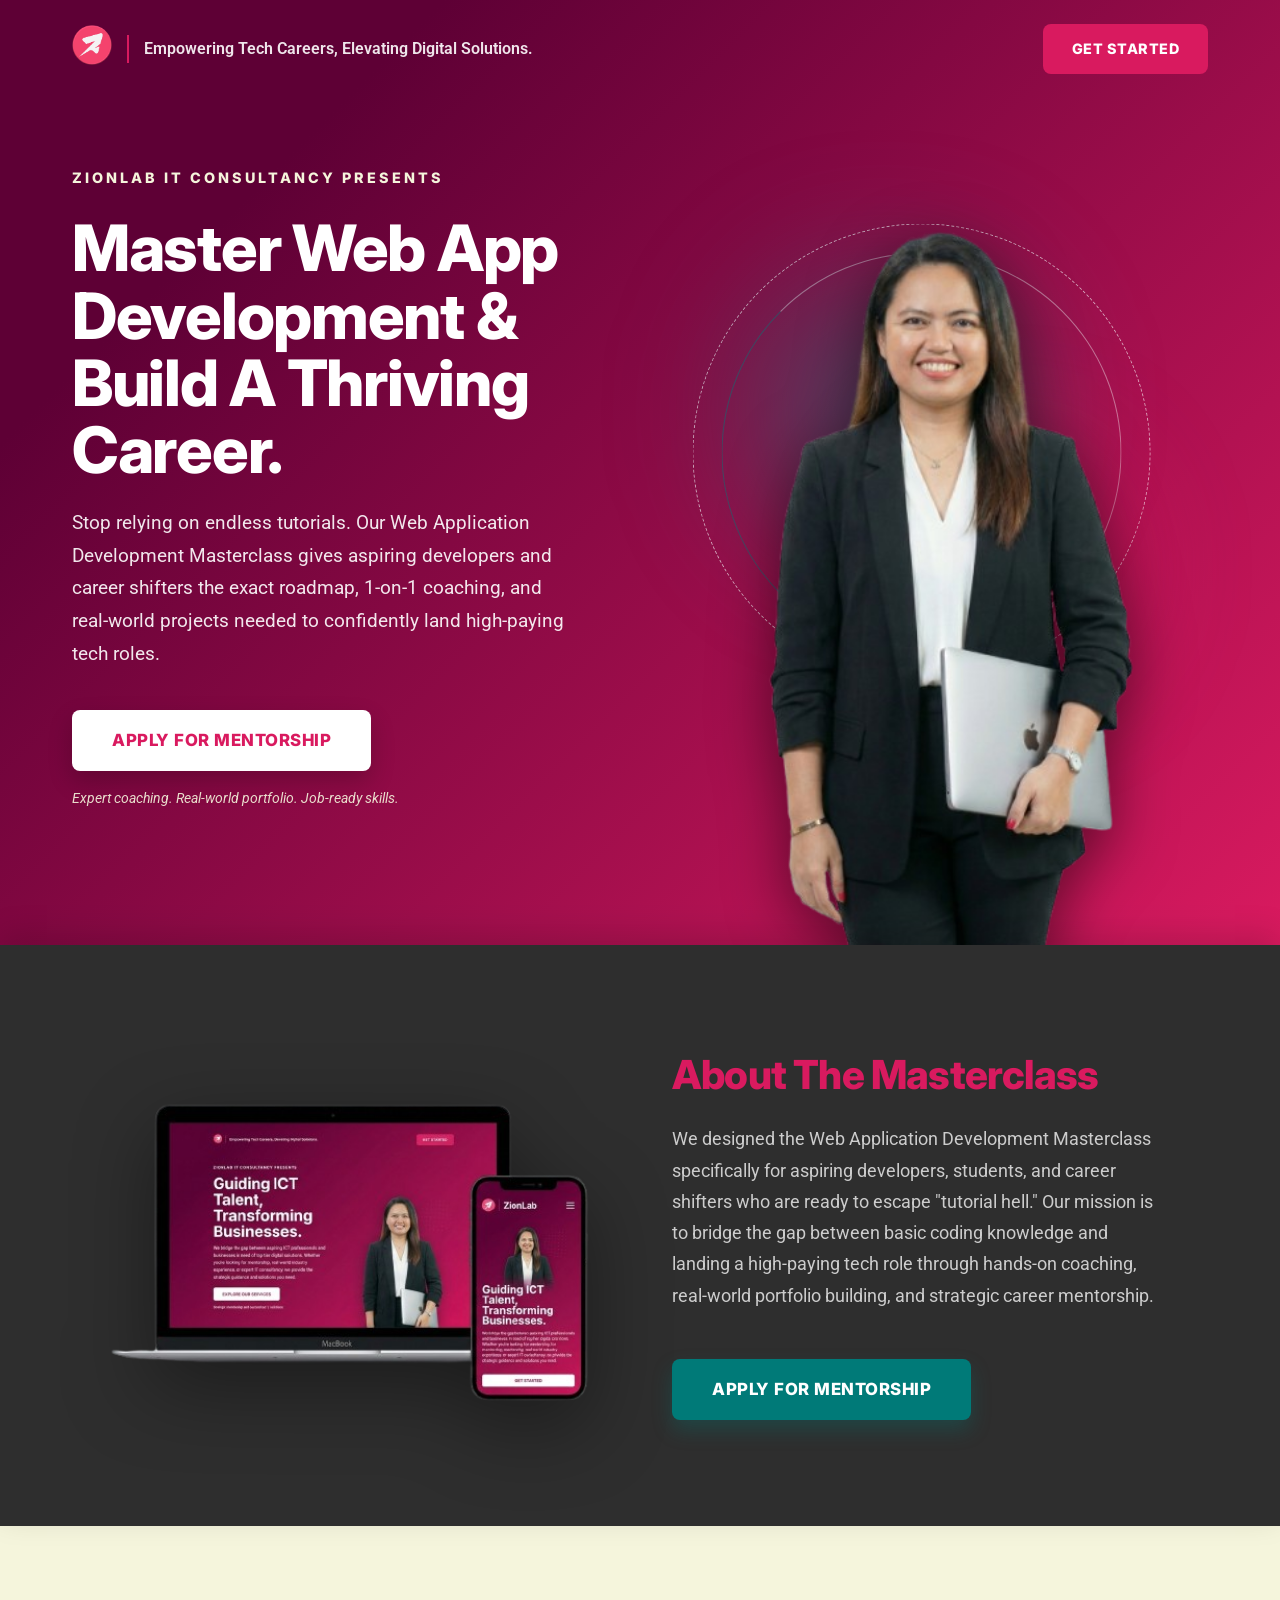
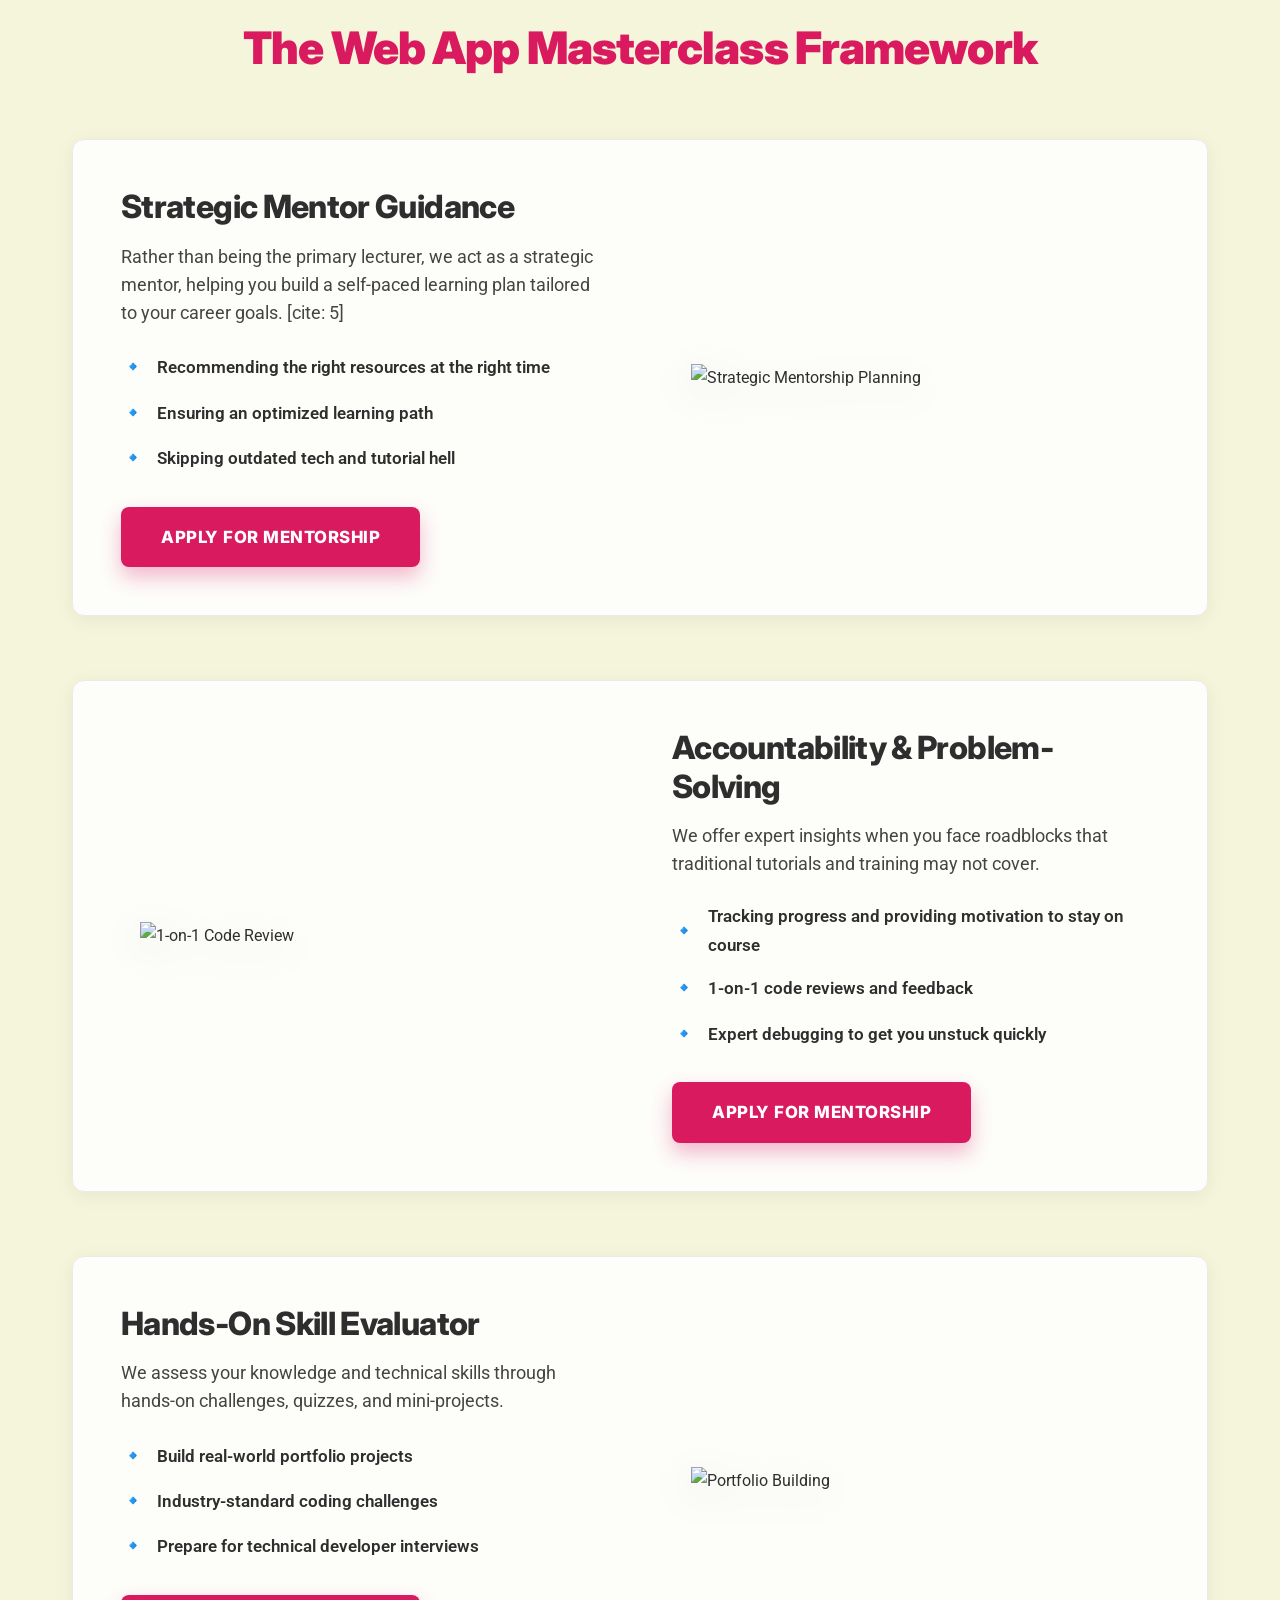
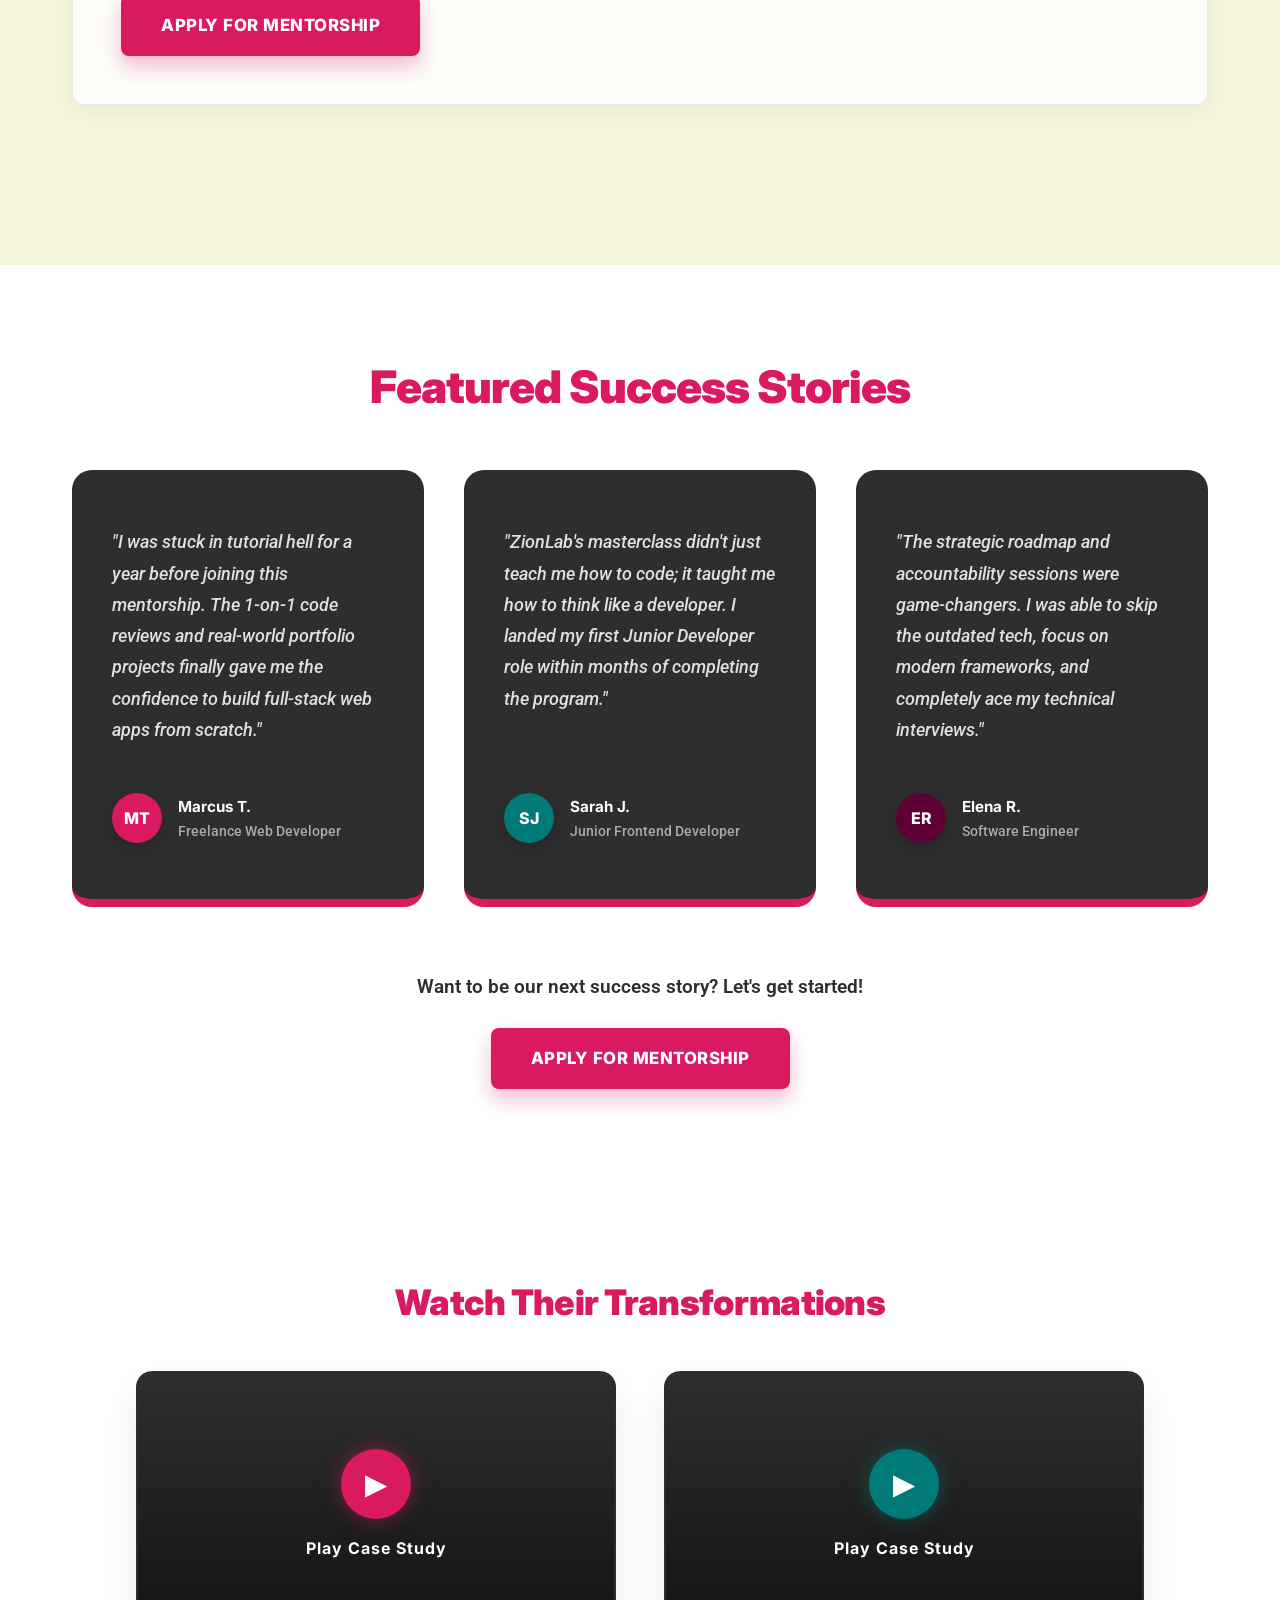
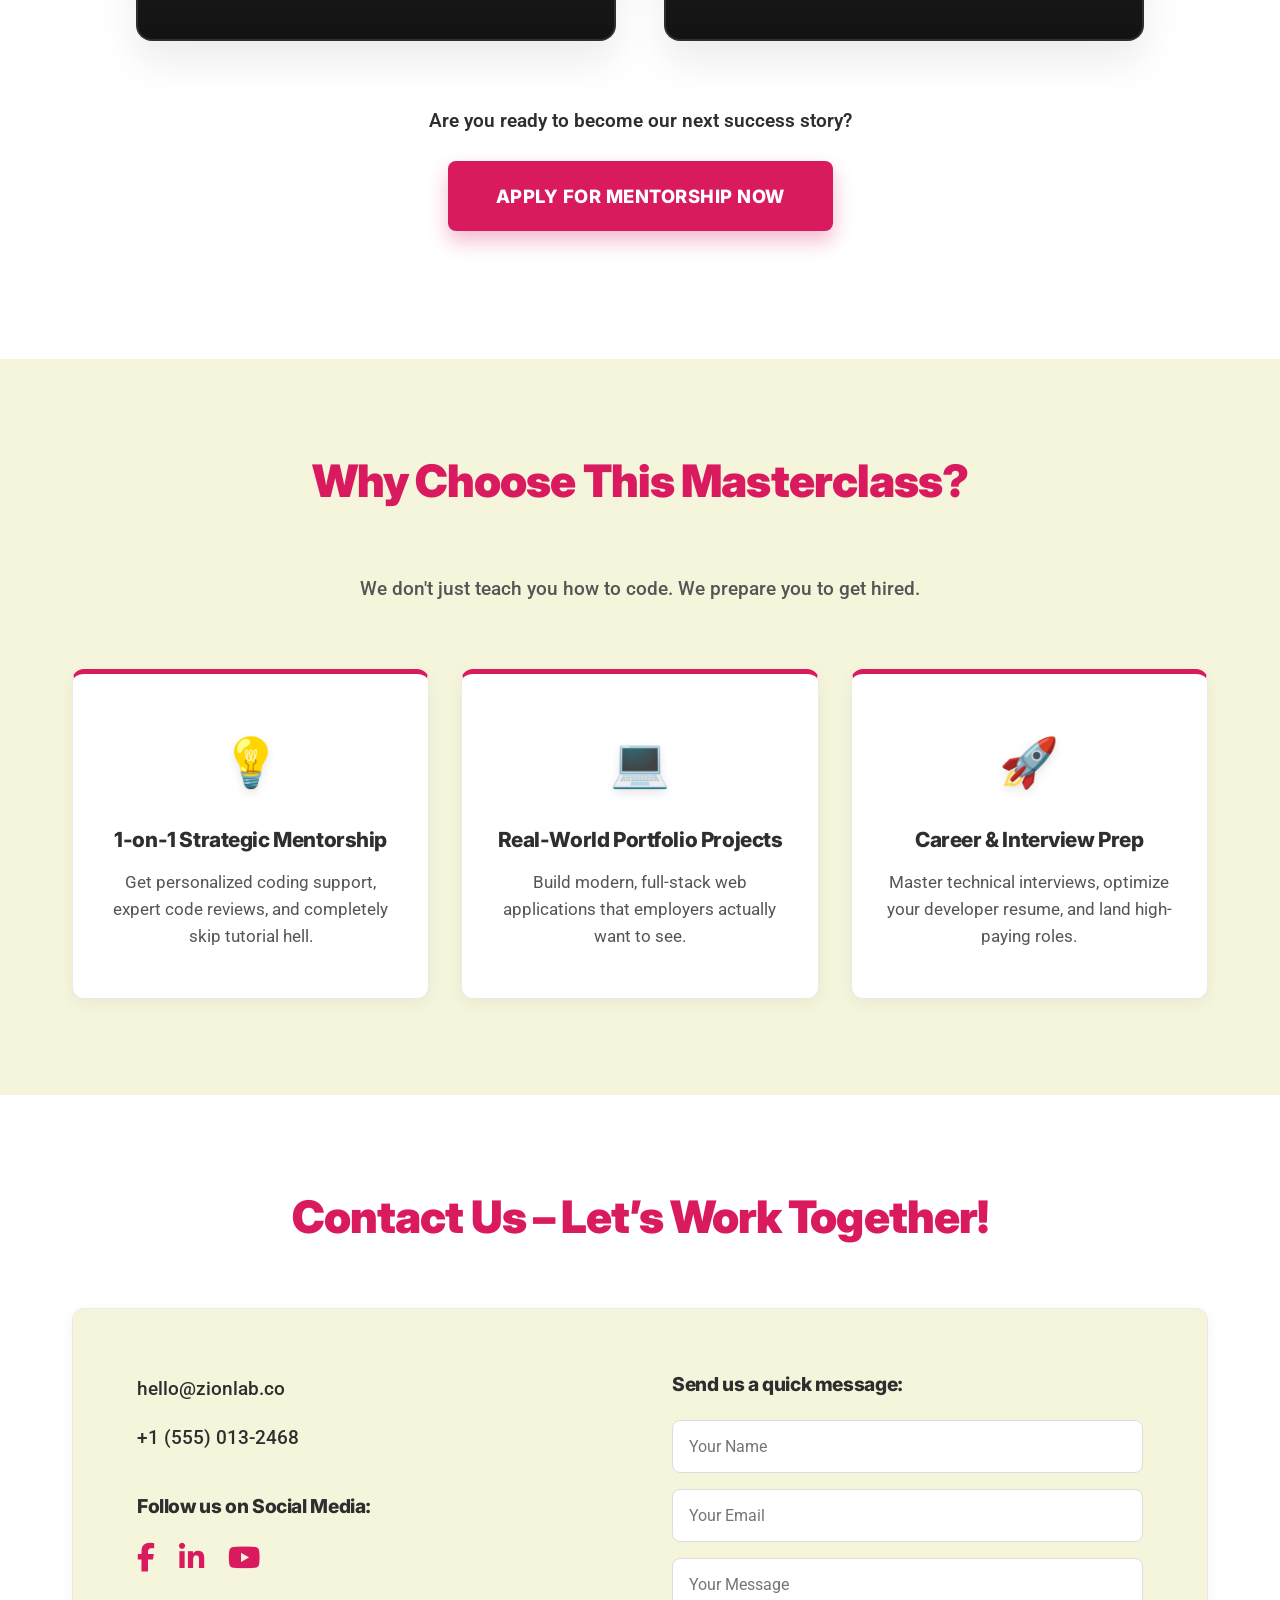
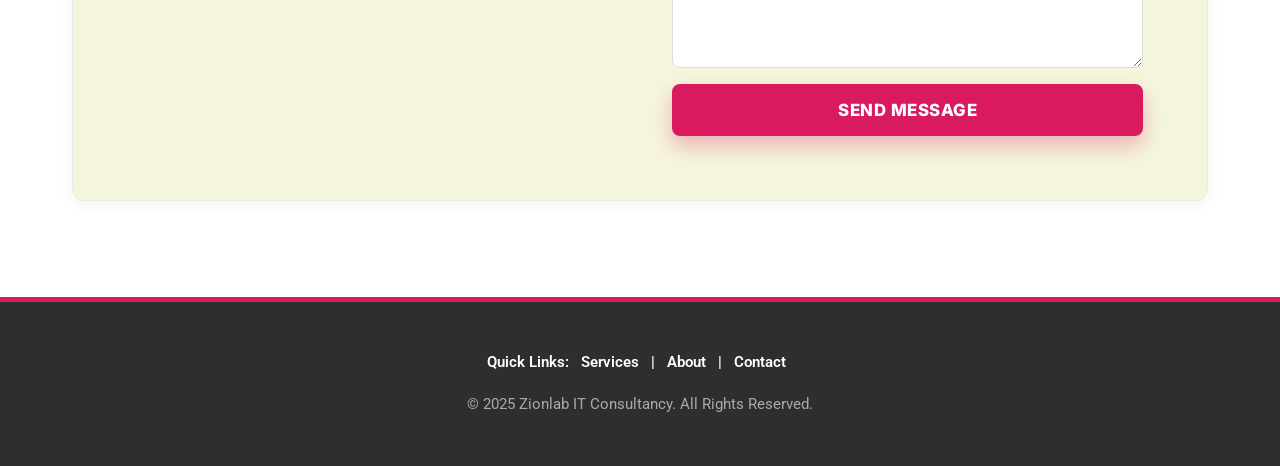
==== index.html @ 9f02929b "For review ni maam" ====
<!doctype html>
<html lang="en">

<head>
    <meta charset="UTF-8" />
    <meta name="viewport" content="width=device-width, initial-scale=1.0" />
    <title>ZionLab IT Consultancy | Strategic Mentorship & Solutions</title>
    <link rel="preconnect" href="https://fonts.googleapis.com" />
    <link rel="preconnect" href="https://fonts.gstatic.com" crossorigin />
    <link rel="stylesheet" href="https://cdnjs.cloudflare.com/ajax/libs/font-awesome/6.5.1/css/all.min.css" />
    <link href="https://fonts.googleapis.com/css2?family=Inter:wght@400;600;800;900&family=Roboto:ital,wght@0,400;0,500;0,700;1,400&display=swap" rel="stylesheet" />
    <link rel="stylesheet" href="/assets/css/style.css" />
</head>

<body>
    <header class="site-header" id="site-header"></header>
    <section class="hero-section">
        <div class="container hero-grid">
            <div class="hero-text-side">
                <p class="eyebrow-text">ZIONLAB IT CONSULTANCY PRESENTS</p>
                <h1 class="main-headline">
                    Master Web App Development & Build A Thriving Career.
                </h1>

                <p class="sub-headline">
                    Stop relying on endless tutorials. Our Web Application Development Masterclass gives aspiring developers and career shifters the exact roadmap, 1-on-1 coaching, and real-world projects needed to confidently land high-paying tech roles.
                </p>

                <a href="#services" class="btn-primary-inverse pulse-animation">APPLY FOR MENTORSHIP</a
          >

          <p
            class="hero-guarantee"
            style="
              margin-top: 1rem;
              font-size: 0.9rem;
              opacity: 0.9;
              font-style: italic;
              color: var(--color-cream);
            "
          >
            Expert coaching. Real-world portfolio. Job-ready skills.
          </p>
        </div>

        <div class="hero-image-side">
          <div class="hero-bg-effects">
            <div class="effect-ring"></div>
            <div class="effect-glow-primary"></div>
            <div class="effect-glow-teal"></div>
          </div>

          <img
            src="assets/images/mentor1.png"
            alt="ZionLab Mentor"
            class="hero-cutout-img"
          />
        </div>
      </div>
    </section>

    <section class="dark-banner" id="about">
      <div class="container banner-flex">
        <div class="banner-mockup">
          <img
            src="assets/images/bannerimg.png"
            alt="Web App Development Masterclass"
            class="dark-banner-img"
          />
        </div>
        <div class="banner-text">
          <h2 style="color: var(--color-primary); margin-bottom: 1.5rem">
            About The Masterclass
          </h2>
          <p>
            We designed the Web Application Development Masterclass specifically
            for aspiring developers, students, and career shifters who are ready
            to escape "tutorial hell." Our mission is to bridge the gap between
            basic coding knowledge and landing a high-paying tech role through
            hands-on coaching, real-world portfolio building, and strategic
            career mentorship.
          </p>
          <a href="#contact" class="btn-secondary-teal" style="margin-top: 1rem"
            >APPLY FOR MENTORSHIP</a
          >
        </div>
      </div>
    </section>

    <section class="offers-section" id="services">
      <div class="container">
        <h2 class="section-title text-center">
          The Web App Masterclass Framework
        </h2>

        <div class="offer-row">
          <div class="offer-text">
            <h3 class="offer-title">Strategic Mentor Guidance</h3>
            <p>
              Rather than being the primary lecturer, we act as a strategic
              mentor, helping you build a self-paced learning plan tailored to
              your career goals. [cite: 5]
            </p>
            <ul class="offer-bullets">
              <li>
                <span class="bullet-icon">🔹</span> Recommending the right
                resources at the right time
              </li>
              <li>
                <span class="bullet-icon">🔹</span> Ensuring an optimized
                learning path
              </li>
              <li>
                <span class="bullet-icon">🔹</span> Skipping outdated tech and
                tutorial hell
              </li>
            </ul>
            <a href="#contact" class="btn-primary-solid"
              >APPLY FOR MENTORSHIP</a
            >
          </div>
          <div class="offer-image">
            <img
              src="assets/images/carreerimg.png"
              alt="Strategic Mentorship Planning"
              class="offer-mockup-img"
            />
          </div>
        </div>

        <div class="offer-row reverse-row">
          <div class="offer-text">
            <h3 class="offer-title">Accountability & Problem-Solving</h3>
            <p>
              We offer expert insights when you face roadblocks that traditional
              tutorials and training may not cover.
            </p>
            <ul class="offer-bullets">
              <li>
                <span class="bullet-icon">🔹</span> Tracking progress and
                providing motivation to stay on course
              </li>
              <li>
                <span class="bullet-icon">🔹</span> 1-on-1 code reviews and
                feedback
              </li>
              <li>
                <span class="bullet-icon">🔹</span> Expert debugging to get you
                unstuck quickly
              </li>
            </ul>
            <a href="#contact" class="btn-primary-solid"
              >APPLY FOR MENTORSHIP</a
            >
          </div>
          <div class="offer-image">
            <img
              src="assets/images/accnprob.png"
              alt="1-on-1 Code Review"
              class="offer-mockup-img"
            />
          </div>
        </div>

        <div class="offer-row">
          <div class="offer-text">
            <h3 class="offer-title">Hands-On Skill Evaluator</h3>
            <p>
              We assess your knowledge and technical skills through hands-on
              challenges, quizzes, and mini-projects.
            </p>
            <ul class="offer-bullets">
              <li>
                <span class="bullet-icon">🔹</span> Build real-world portfolio
                projects
              </li>
              <li>
                <span class="bullet-icon">🔹</span> Industry-standard coding
                challenges
              </li>
              <li>
                <span class="bullet-icon">🔹</span> Prepare for technical
                developer interviews
              </li>
            </ul>
            <a href="#contact" class="btn-primary-solid"
              >APPLY FOR MENTORSHIP</a
            >
          </div>
          <div class="offer-image">
            <img
              src="assets/images/handson.png"
              alt="Portfolio Building"
              class="offer-mockup-img"
            />
          </div>
        </div>
      </div>
    </section>

    <section class="testimonials-section" id="success-stories">
      <div class="container">
        <h2 class="section-title text-center" style="margin-bottom: 3.5rem">
          Featured <span class="text-highlight">Success Stories</span>
        </h2>

        <div class="dark-grid">
          <div class="dark-card">
            <p class="testimonial-quote">
              "I was stuck in tutorial hell for a year before joining this
              mentorship. The 1-on-1 code reviews and real-world portfolio
              projects finally gave me the confidence to build full-stack web
              apps from scratch."
            </p>
            <div class="card-author">
              <div class="avatar bg-primary">MT</div>
              <div style="display: flex; flex-direction: column">
                <span class="author-name">Marcus T.</span>
                <span style="font-size: 0.85rem; color: #aaa; font-weight: 500"
                  >Freelance Web Developer</span
                >
              </div>
            </div>
          </div>

          <div class="dark-card">
            <p class="testimonial-quote">
              "ZionLab's masterclass didn't just teach me how to code; it taught
              me how to think like a developer. I landed my first Junior
              Developer role within months of completing the program."
            </p>
            <div class="card-author">
              <div class="avatar bg-teal">SJ</div>
              <div style="display: flex; flex-direction: column">
                <span class="author-name">Sarah J.</span>
                <span style="font-size: 0.85rem; color: #aaa; font-weight: 500"
                  >Junior Frontend Developer</span
                >
              </div>
            </div>
          </div>

          <div class="dark-card">
            <p class="testimonial-quote">
              "The strategic roadmap and accountability sessions were
              game-changers. I was able to skip the outdated tech, focus on
              modern frameworks, and completely ace my technical interviews."
            </p>
            <div class="card-author">
              <div class="avatar bg-wine">ER</div>
              <div style="display: flex; flex-direction: column">
                <span class="author-name">Elena R.</span>
                <span style="font-size: 0.85rem; color: #aaa; font-weight: 500"
                  >Software Engineer</span
                >
              </div>
            </div>
          </div>
        </div>

        <div class="text-center" style="margin-top: 4rem">
          <p
            style="
              font-size: 1.2rem;
              font-weight: 600;
              margin-bottom: 1.5rem;
              color: var(--color-dark);
            "
          >
            Want to be our next success story? Let's get started!
          </p>
          <a href="#contact" class="btn-primary-solid pulse-animation"
            >APPLY FOR MENTORSHIP</a
          >
        </div>
      </div>
    </section>

    <section
      class="video-testimonials"
      style="padding: 4rem 0 8rem; background: var(--color-white)"
    >
      <div class="container">
        <h2
          class="section-title text-center"
          style="font-size: 2.2rem; margin-bottom: 3rem"
        >
          Watch Their <span class="text-highlight">Transformations</span>
        </h2>

        <div
          class="video-grid"
          style="
            display: flex;
            gap: 3rem;
            justify-content: center;
            flex-wrap: wrap;
          "
        >
          <div
            class="video-placeholder"
            style="
              width: 100%;
              max-width: 480px;
              aspect-ratio: 16/9;
              background: var(--color-dark);
              border-radius: 16px;
              display: flex;
              flex-direction: column;
              align-items: center;
              justify-content: center;
              color: var(--color-white);
              box-shadow: var(--shadow-md);
              cursor: pointer;
              transition: transform 0.3s;
              position: relative;
              overflow: hidden;
              border: 2px solid transparent;
            "
          >
            <div
              class="play-btn"
              style="
                width: 70px;
                height: 70px;
                background: var(--color-primary);
                border-radius: 50%;
                display: flex;
                align-items: center;
                justify-content: center;
                font-size: 1.8rem;
                margin-bottom: 1rem;
                box-shadow: 0 0 20px rgba(217, 26, 95, 0.5);
                z-index: 2;
              "
            >
              ▶
            </div>
            <span
              style="
                font-family: var(--font-heading);
                font-weight: 700;
                z-index: 2;
                letter-spacing: 1px;
              "
              >Play Case Study</span
            >
            <div
              style="
                position: absolute;
                top: 0;
                left: 0;
                width: 100%;
                height: 100%;
                background: linear-gradient(
                  to top,
                  rgba(0, 0, 0, 0.6),
                  transparent
                );
                z-index: 1;
              "
            ></div>
          </div>

          <div
            class="video-placeholder"
            style="
              width: 100%;
              max-width: 480px;
              aspect-ratio: 16/9;
              background: var(--color-dark);
              border-radius: 16px;
              display: flex;
              flex-direction: column;
              align-items: center;
              justify-content: center;
              color: var(--color-white);
              box-shadow: var(--shadow-md);
              cursor: pointer;
              transition: transform 0.3s;
              position: relative;
              overflow: hidden;
              border: 2px solid transparent;
            "
          >
            <div
              class="play-btn"
              style="
                width: 70px;
                height: 70px;
                background: var(--color-teal);
                border-radius: 50%;
                display: flex;
                align-items: center;
                justify-content: center;
                font-size: 1.8rem;
                margin-bottom: 1rem;
                box-shadow: 0 0 20px rgba(0, 122, 120, 0.5);
                z-index: 2;
              "
            >
              ▶
            </div>
            <span
              style="
                font-family: var(--font-heading);
                font-weight: 700;
                z-index: 2;
                letter-spacing: 1px;
              "
              >Play Case Study</span
            >
            <div
              style="
                position: absolute;
                top: 0;
                left: 0;
                width: 100%;
                height: 100%;
                background: linear-gradient(
                  to top,
                  rgba(0, 0, 0, 0.6),
                  transparent
                );
                z-index: 1;
              "
            ></div>
          </div>
        </div>

        <div class="text-center" style="margin-top: 4rem">
          <p
            style="
              font-size: 1.2rem;
              margin-bottom: 1.5rem;
              font-weight: 600;
              color: var(--color-dark);
            "
          >
            Are you ready to become our next success story?
          </p>
          <a
            href="#contact"
            class="btn-primary-solid pulse-animation"
            style="font-size: 1.15rem; padding: 1.2rem 3rem"
            >APPLY FOR MENTORSHIP NOW</a
          >
        </div>
      </div>
    </section>

    <section class="fma-community-section">
      <div class="container text-center">
        <h2 class="section-title">Why Choose This Masterclass?</h2>
        <p class="community-subtitle">
          We don't just teach you how to code. We prepare you to get hired.
        </p>

        <div class="pillars-grid">
          <div class="pillar-card">
            <div class="pillar-icon text-highlight">💡</div>
            <h4>1-on-1 Strategic Mentorship</h4>
            <p>
              Get personalized coding support, expert code reviews, and
              completely skip tutorial hell.
            </p>
          </div>

          <div class="pillar-card">
            <div class="pillar-icon text-highlight">💻</div>
            <h4>Real-World Portfolio Projects</h4>
            <p>
              Build modern, full-stack web applications that employers actually
              want to see.
            </p>
          </div>

          <div class="pillar-card">
            <div class="pillar-icon text-highlight">🚀</div>
            <h4>Career & Interview Prep</h4>
            <p>
              Master technical interviews, optimize your developer resume, and
              land high-paying roles.
            </p>
          </div>
        </div>
      </div>
    </section>

    <section class="contact-section" id="contact">
      <div class="container">
        <h2 class="section-title text-center">
          Contact Us – <span class="text-highlight">Let’s Work Together!</span>
        </h2>

        <div class="contact-grid">
          <div class="contact-info">
            <p>hello@zionlab.co</p>
            <p>+1 (555) 013-2468</p>

            <h4
              style="margin-top: 2.5rem; margin-bottom: 1rem; font-size: 1.2rem"
            >
              Follow us on Social Media:
            </h4>
            <div class="social-icons-left">
              <a
                href="https://www.facebook.com/ZionLabIT"
                target="_blank"
                aria-label="Facebook"
                ><i class="fa-brands fa-facebook-f"></i
              ></a>
                <a href="https://www.linkedin.com/company/thezionlab" target="_blank" aria-label="LinkedIn"><i class="fa-brands fa-linkedin-in"></i
              ></a>
                <a href="https://www.youtube.com/@zionlabit" target="_blank" aria-label="YouTube"><i class="fa-brands fa-youtube"></i
              ></a>
            </div>
        </div>

        <div class="contact-form-wrapper">
            <h4 style="margin-bottom: 1.5rem; font-size: 1.2rem">
                Send us a quick message:
            </h4>
            <form class="inquiry-form">
                <input type="text" placeholder="Your Name" required />
                <input type="email" placeholder="Your Email" required />
                <textarea rows="4" placeholder="Your Message" required></textarea>
                <button type="submit" class="btn-primary-solid pulse-animation">
                SEND MESSAGE
              </button>
            </form>
        </div>
        </div>
        </div>
    </section>
    <footer class="site-footer" id="footer-container"></footer>
    <script src="assets/js/script.js"></script>
</body>

</html>
---- assets/css/style.css ----
:root {
  --color-primary: #d91a5f;
  --color-wine: #5e0035;
  --color-teal: #007a78;
  --color-cream: #f5f5dc;
  --color-dark: #2e2e2e;
  --color-white: #ffffff;
  --color-gray-light: #e5e5e5;
  --font-heading: "Inter", sans-serif;
  --font-body: "Roboto", sans-serif;
  --shadow-sm: 0 10px 30px rgba(0, 0, 0, 0.05);
  --shadow-md: 0 20px 40px rgba(0, 0, 0, 0.08);
  --shadow-hover: 0 25px 50px rgba(217, 26, 95, 0.15);
}

* {
  box-sizing: border-box;
  margin: 0;
  padding: 0;
}
html,
body {
  scrollbar-width: none;
  -ms-overflow-style: none;
}

html::-webkit-scrollbar,
body::-webkit-scrollbar {
  display: none;
}

html {
  scroll-behavior: smooth;
}

body {
  background-color: var(--color-white);
  font-family: var(--font-body);
  color: var(--color-dark);
  line-height: 1.7;
  -webkit-font-smoothing: antialiased;
}

h1,
h2,
h3,
h4,
h5,
h6 {
  font-family: var(--font-heading);
  font-weight: 800;
  line-height: 1.2;
  letter-spacing: -0.02em;
}

.container {
  max-width: 1200px;
  margin: 0 auto;
  padding: 0 2rem;
}

.text-center {
  text-align: center;
}
.text-highlight {
  color: var(--color-primary);
}

.btn-primary-inverse,
.btn-primary-solid,
.btn-secondary-teal,
.nav-cta {
  display: inline-block;
  padding: 1rem 2.5rem;
  font-family: var(--font-heading);
  font-weight: 800;
  font-size: 1.05rem;
  text-transform: uppercase;
  border-radius: 8px;
  text-decoration: none;
  transition: all 0.3s cubic-bezier(0.25, 0.8, 0.25, 1);
  cursor: pointer;
  border: none;
  letter-spacing: 0.5px;
}

.btn-primary-inverse {
  background: var(--color-white);
  color: var(--color-primary);
  box-shadow: 0 10px 25px rgba(0, 0, 0, 0.2);
}
.btn-primary-inverse:hover {
  transform: translateY(-4px);
  box-shadow: 0 15px 35px rgba(0, 0, 0, 0.3);
  color: var(--color-wine);
}

.btn-primary-solid {
  background: var(--color-primary);
  color: var(--color-white);
  box-shadow: 0 10px 20px rgba(217, 26, 95, 0.3);
}
.btn-primary-solid:hover {
  transform: translateY(-4px);
  background: var(--color-wine);
  box-shadow: 0 15px 30px rgba(94, 0, 53, 0.4);
  color: var(--color-white);
}

.btn-secondary-teal {
  background: var(--color-teal);
  color: var(--color-white);
  box-shadow: 0 10px 20px rgba(0, 122, 120, 0.3);
}
.btn-secondary-teal:hover {
  transform: translateY(-4px);
  background: #005f5d;
  color: var(--color-white);
}

.nav-cta {
  padding: 0.8rem 1.8rem;
  font-size: 0.9rem;
  background: var(--color-primary);
  color: var(--color-white);
  box-shadow: none;
}
.nav-cta:hover {
  background: var(--color-wine);
  transform: translateY(-2px);
  color: var(--color-white);
}

@keyframes pulse {
  0% {
    box-shadow: 0 0 0 0 rgba(217, 26, 95, 0.6);
  }
  70% {
    box-shadow: 0 0 0 15px rgba(217, 26, 95, 0);
  }
  100% {
    box-shadow: 0 0 0 0 rgba(217, 26, 95, 0);
  }
}
.pulse-animation {
  animation: pulse 2s infinite;
}
.pulse-animation:hover {
  animation: none;
}

.site-header {
  position: absolute;
  top: 0;
  left: 0;
  right: 0;
  padding: 1.5rem 0;
  z-index: 100;
  transition:
    background 0.3s ease,
    padding 0.3s ease,
    backdrop-filter 0.3s ease,
    box-shadow 0.3s ease !important;
}
.header-flex {
  display: flex;
  justify-content: space-between;
  align-items: center;
}
.top-nav a:not(.nav-cta) {
  font-family: var(--font-heading);
  color: rgba(255, 255, 255, 0.9);
  margin-left: 2.5rem;
  font-weight: 600;
  text-decoration: none;
  font-size: 0.95rem;
  transition: color 0.2s;
}
.top-nav a:not(.nav-cta):hover {
  color: var(--color-white);
}

.hero-section {
  background: linear-gradient(
    135deg,
    var(--color-wine) 20%,
    var(--color-primary) 100%
  );
  padding: 10rem 0 0 0;
  color: var(--color-white);
  overflow: hidden;
  position: relative;
}

.hero-grid {
  display: flex;
  align-items: center;
  justify-content: space-between;
  position: relative;
  z-index: 2;
}

.hero-text-side {
  width: 55%;
  padding-bottom: 8rem;
}

.hero-image-side {
  width: 50%;
  margin-bottom: 15%;
  position: relative;
  display: flex;
  justify-content: center;
  align-items: flex-end;
}

.hero-bg-effects {
  position: absolute;
  top: 50%;
  left: 50%;
  transform: translate(-50%, -50%);
  width: 100%;
  height: 100%;
  z-index: 1;
  pointer-events: none;
}

.effect-ring {
  position: absolute;
  top: 15%;
  left: 10%;
  width: 400px;
  height: 400px;
  border: 1px solid rgba(255, 255, 255, 0.425);
  border-radius: 50%;
  border-left-color: rgba(0, 122, 120, 0.477);
  animation: spinRing 25s linear infinite;
}

.effect-ring::before {
  content: "";
  position: absolute;
  top: -30px;
  left: -30px;
  right: -30px;
  bottom: -30px;
  border: 1px dashed rgba(255, 255, 255, 0.632);
  border-radius: 50%;
  animation: spinRing 35s linear infinite reverse;
}

.effect-glow-primary {
  position: absolute;
  bottom: 5%;
  right: 5%;
  width: 350px;
  height: 350px;
  background: radial-gradient(
    circle,
    rgba(217, 26, 96, 0.448) 0%,
    transparent 80%
  );
  filter: blur(40px);
  animation: floatGlow 6s ease-in-out infinite alternate;
}

.effect-glow-teal {
  position: absolute;
  top: 10%;
  left: 5%;
  width: 380px;
  height: 380px;
  background: radial-gradient(
    circle,
    rgba(0, 122, 120, 0.552) 0%,
    transparent 80%
  );
  filter: blur(50px);
  animation: floatGlow 8s ease-in-out infinite alternate-reverse;
}

.hero-cutout-img {
  width: 100%;
  max-width: 700px;
  height: auto;
  display: block;
  object-fit: contain;
  margin-bottom: -12rem;
  position: relative;
  z-index: 2;
  filter: drop-shadow(0 15px 30px rgba(0, 0, 0, 0.529));
}

@keyframes spinRing {
  0% {
    transform: rotate(0deg);
  }
  100% {
    transform: rotate(360deg);
  }
}

@keyframes floatGlow {
  0% {
    transform: translate(0, 0) scale(1);
    opacity: 0.8;
  }
  100% {
    transform: translate(-15px, 20px) scale(1.05);
    opacity: 1;
  }
}

.eyebrow-text {
  font-family: var(--font-heading);
  font-weight: 800;
  letter-spacing: 3px;
  margin-bottom: 1.5rem;
  text-transform: uppercase;
  color: var(--color-cream);
  font-size: 0.9rem;
}

.main-headline {
  font-size: clamp(3rem, 5vw, 4.2rem);
  margin-bottom: 1.5rem;
  line-height: 1.05;
}

.sub-headline {
  font-size: 1.2rem;
  margin-bottom: 2.5rem;
  opacity: 0.9;
  max-width: 500px;
}

.dark-banner {
  background: var(--color-dark);
  padding: 6rem 0;
  color: var(--color-white);
  position: relative;
  z-index: 10;
  box-shadow: 0 -10px 30px rgba(0, 0, 0, 0.15);
  overflow: hidden;
}

.banner-flex {
  display: flex;
  align-items: center;
  gap: 4rem;
}

.banner-mockup {
  width: 50%;
  position: relative;
  z-index: 5;
}

.banner-text {
  width: 50%;
}

.dark-banner-img {
  width: 130%;
  max-width: 850px;
  height: auto;
  display: block;
  margin-top: 0;
  margin-left: -15%;
  position: relative;
  filter: drop-shadow(0 25px 40px rgba(0, 0, 0, 0.4));
}

.dark-banner h2 {
  font-size: 2.5rem;
  margin-bottom: 1rem;
  line-height: 1.2;
}

.dark-banner p {
  font-size: 1.15rem;
  color: #ccc;
  margin-bottom: 2rem;
  line-height: 1.7;
  max-width: 90%;
}

@media (max-width: 992px) {
  .banner-flex {
    flex-direction: column;
    text-align: center;
    gap: 3rem;
  }

  .banner-mockup,
  .banner-text {
    width: 100%;
  }

  .dark-banner-img {
    width: 100%;
    max-width: 600px;
    margin-top: 0;
    margin-left: auto;
    margin-right: auto;
  }

  .dark-banner p {
    max-width: 100%;
    margin-left: auto;
    margin-right: auto;
  }
}

.offers-section {
  padding: 6rem 0;
  background-color: var(--color-cream);
}

.section-title {
  font-size: clamp(2rem, 4vw, 2.8rem);
  font-weight: 900;
  color: var(--color-primary);
  margin-bottom: 4rem;
}

.offer-row {
  display: flex;
  align-items: center;
  gap: 4rem;
  margin-bottom: 4rem;
  background: rgba(255, 255, 255, 0.852);
  padding: 3rem;
  border-radius: 12px;
  box-shadow: 0 4px 20px rgba(0, 0, 0, 0.06);
  border: 1px solid #eaeaea;
}

.reverse-row {
  flex-direction: row-reverse;
}

.offer-text,
.offer-image {
  width: 50%;
}

.offer-title {
  font-size: 2rem;
  font-weight: 800;
  margin-bottom: 1rem;
  color: var(--color-dark);
  line-height: 1.2;
}

.offer-text p {
  font-size: 1.1rem;
  margin-bottom: 1.5rem;
  color: #444;
  line-height: 1.6;
}

.offer-bullets {
  list-style: none;
  margin-bottom: 2rem;
}

.offer-bullets li {
  margin-bottom: 0.8rem;
  font-size: 1.05rem;
  font-weight: 600;
  color: var(--color-dark);
  display: flex;
  align-items: center;
}

.bullet-icon {
  margin-right: 12px;
  font-size: 1.2rem;
  color: var(--color-primary);
}

.offer-mockup-img {
  width: 100%;
  max-width: 450px;
  height: auto;
  display: block;
  margin: 0 auto;
  filter: drop-shadow(0 10px 20px rgba(0, 0, 0, 0.12));
}

@media (max-width: 992px) {
  .offer-row {
    flex-direction: column !important;
    padding: 2rem;
    gap: 2rem;
    text-align: center;
  }
  .offer-text,
  .offer-image {
    width: 100%;
  }
  .offer-bullets li {
    justify-content: center;
  }
}

@media (max-width: 992px) {
  .offer-row {
    padding: 3rem 2rem;
  }
}

.testimonials-section {
  background: var(--color-white);
  padding: 6rem 0 8rem;
}

.dark-grid {
  display: grid;
  grid-template-columns: repeat(3, 1fr);
  gap: 2.5rem;
}

.dark-card {
  background: var(--color-dark);
  color: var(--color-white);
  padding: 3.5rem 2.5rem;
  border-radius: 20px;
  border-bottom: 8px solid var(--color-primary);
  display: flex;
  flex-direction: column;
  justify-content: space-between;
  transition: all 0.3s ease;
  cursor: default;
}

.dark-card:hover {
  transform: translateY(-10px);
  box-shadow: 0 20px 40px rgba(0, 0, 0, 0.2);
  border-bottom-color: var(--color-teal);
}

.testimonial-quote {
  font-size: 1.15rem;
  line-height: 1.7;
  margin-bottom: 3rem;
  font-style: italic;
  color: #e0e0e0;
  font-weight: 500;
}

.card-author {
  display: flex;
  align-items: center;
  gap: 1rem;
}
.avatar {
  width: 50px;
  height: 50px;
  border-radius: 50%;
  display: flex;
  align-items: center;
  justify-content: center;
  font-family: var(--font-heading);
  font-weight: 800;
  font-size: 1rem;
  color: var(--color-white);
  box-shadow: 0 5px 15px rgba(0, 0, 0, 0.2);
}

.video-placeholder:hover {
  transform: scale(1.03);
  border-color: var(--color-primary) !important;
}

.bg-primary {
  background: var(--color-primary);
}
.bg-teal {
  background: var(--color-teal);
}
.bg-wine {
  background: var(--color-wine);
}

.author-name {
  font-family: var(--font-heading);
  font-weight: 700;
  font-size: 0.95rem;
}

.fma-community-section {
  padding: 6rem 0;
  background-color: var(--color-cream);
}

.community-subtitle {
  font-size: 1.2rem;
  color: #555;
  margin-bottom: 4rem;
  font-weight: 500;
}

.pillars-grid {
  display: grid;
  grid-template-columns: repeat(3, 1fr);
  gap: 2rem;
}

.pillar-card {
  background: var(--color-white);
  padding: 3rem 2rem;
  border-radius: 12px;
  box-shadow: 0 4px 15px rgba(0, 0, 0, 0.05);
  border: 1px solid #eaeaea;
  border-top: 5px solid var(--color-primary);
  transition: transform 0.3s ease;
}

.pillar-card:hover {
  transform: translateY(-5px);
}

.pillar-icon {
  font-size: 3rem;
  margin-bottom: 1.5rem;
  text-shadow: 0 4px 10px rgba(0, 0, 0, 0.1);
}

.pillar-card h4 {
  font-size: 1.3rem;
  font-weight: 800;
  margin-bottom: 1rem;
  color: var(--color-dark);
}

.pillar-card p {
  color: #555;
  font-size: 1.05rem;
  line-height: 1.6;
}

@media (max-width: 768px) {
  .pillars-grid {
    grid-template-columns: 1fr;
    max-width: 400px;
    margin: 0 auto;
  }
}

.contact-section {
  padding: 6rem 0;
  background: var(--color-white);
}

.contact-grid {
  display: grid;
  grid-template-columns: 1fr 1fr;
  gap: 4rem;
  background: var(--color-cream);
  padding: 4rem;
  border-radius: 12px;
  box-shadow: 0 4px 15px rgba(0, 0, 0, 0.05);
  border: 1px solid #eaeaea;
}

.contact-info p {
  font-size: 1.2rem;
  color: var(--color-dark);
  margin-bottom: 1rem;
  font-weight: 500;
}

.social-icons-left {
  display: flex;
  gap: 1.5rem;
}

.social-icons-left a {
  color: var(--color-primary);
  font-size: 1.8rem;
  transition:
    transform 0.3s ease,
    color 0.3s ease;
}

.social-icons-left a:hover {
  color: var(--color-wine);
  transform: translateY(-4px);
}

.inquiry-form {
  display: flex;
  flex-direction: column;
  gap: 1rem;
}

.inquiry-form input,
.inquiry-form textarea {
  width: 100%;
  padding: 1rem;
  border: 1px solid #ddd;
  border-radius: 8px;
  font-family: var(--font-body);
  font-size: 1rem;
}

.inquiry-form textarea {
  resize: vertical;
}

.site-footer {
  background: var(--color-dark);
  color: #aaa;
  padding: 3rem 0;
  font-size: 0.95rem;
  border-top: 5px solid var(--color-primary);
}

.footer-bottom {
  display: flex;
  flex-direction: column;
  gap: 1rem;
}

.quick-links {
  font-weight: 600;
  color: var(--color-white);
}

.quick-links a {
  color: var(--color-white);
  text-decoration: none;
  transition: color 0.3s ease;
  margin: 0 0.5rem;
}

.quick-links a:hover {
  color: var(--color-teal);
}

@media (max-width: 992px) {
  .effect-ring {
    width: 300px;
    height: 300px;
    left: 0;
    right: 0;
    margin: 0 auto;
  }

  .effect-glow-primary {
    width: 250px;
    height: 250px;
    right: 10%;
    bottom: 10%;
  }

  .effect-glow-teal {
    width: 250px;
    height: 250px;
    left: 10%;
    top: 5%;
  }

  .hero-cutout-img {
    max-width: 500px;
    margin-bottom: -6rem;
    margin-left: auto;
    margin-right: auto;
  }
}

/* Mobile Phones */
@media (max-width: 768px) {
  .effect-ring {
    width: 250px;
    height: 250px;
  }

  .effect-glow-primary,
  .effect-glow-teal {
    width: 180px;
    height: 180px;
    filter: blur(30px);
  }

  .effect-glow-teal {
    top: 0;
  }

  .hero-cutout-img {
    max-width: 90%;
    margin-bottom: -4rem;
  }
}

@media (max-width: 480px) {
  .effect-ring {
    width: 200px;
    height: 200px;
  }

  .effect-glow-primary,
  .effect-glow-teal {
    width: 150px;
    height: 150px;
    filter: blur(25px);
  }

  .hero-cutout-img {
    margin-bottom: -2rem;
  }
}

@media (max-width: 992px) {
  .contact-grid {
    grid-template-columns: 1fr;
    padding: 2.5rem;
    gap: 3rem;
  }
}

@media (max-width: 768px) {
  .footer-contact {
    display: flex;
    flex-direction: column;
    gap: 0.5rem;
  }
}

.reveal-hidden {
  opacity: 0;
  transform: translateY(40px);
  transition: all 0.8s cubic-bezier(0.25, 0.8, 0.25, 1);
}

.reveal-visible {
  opacity: 1;
  transform: translateY(0);
}

@media (max-width: 992px) {
  .hero-grid,
  .banner-flex,
  .offer-row {
    flex-direction: column !important;
    text-align: center;
  }
  .hero-text-side,
  .hero-image-side,
  .banner-mockup,
  .banner-text,
  .offer-text,
  .offer-image {
    width: 100%;
  }

  .hero-text-side {
    padding-bottom: 4rem;
  }
  .hero-image-side {
    justify-content: center;
  }
  .placeholder-cutout {
    height: 450px;
    max-width: 400px;
  }

  .banner-flex {
    gap: 3rem;
  }
  .offer-row {
    gap: 3rem;
    padding: 3rem 2rem;
  }
  .offer-bullets li {
    justify-content: center;
  }

  .dark-grid,
  .pillars-grid {
    grid-template-columns: 1fr;
    max-width: 500px;
    margin: 0 auto;
  }

  .top-nav {
    display: none;
  }
}

@media (max-width: 480px) {
  .main-headline {
    font-size: 2.5rem;
  }
  .section-title {
    font-size: 2.2rem;
  }
  .offer-title {
    font-size: 1.8rem;
  }
  .btn-primary-inverse,
  .btn-primary-solid,
  .btn-secondary-teal {
    width: 100%;
    padding: 1rem;
  }
}
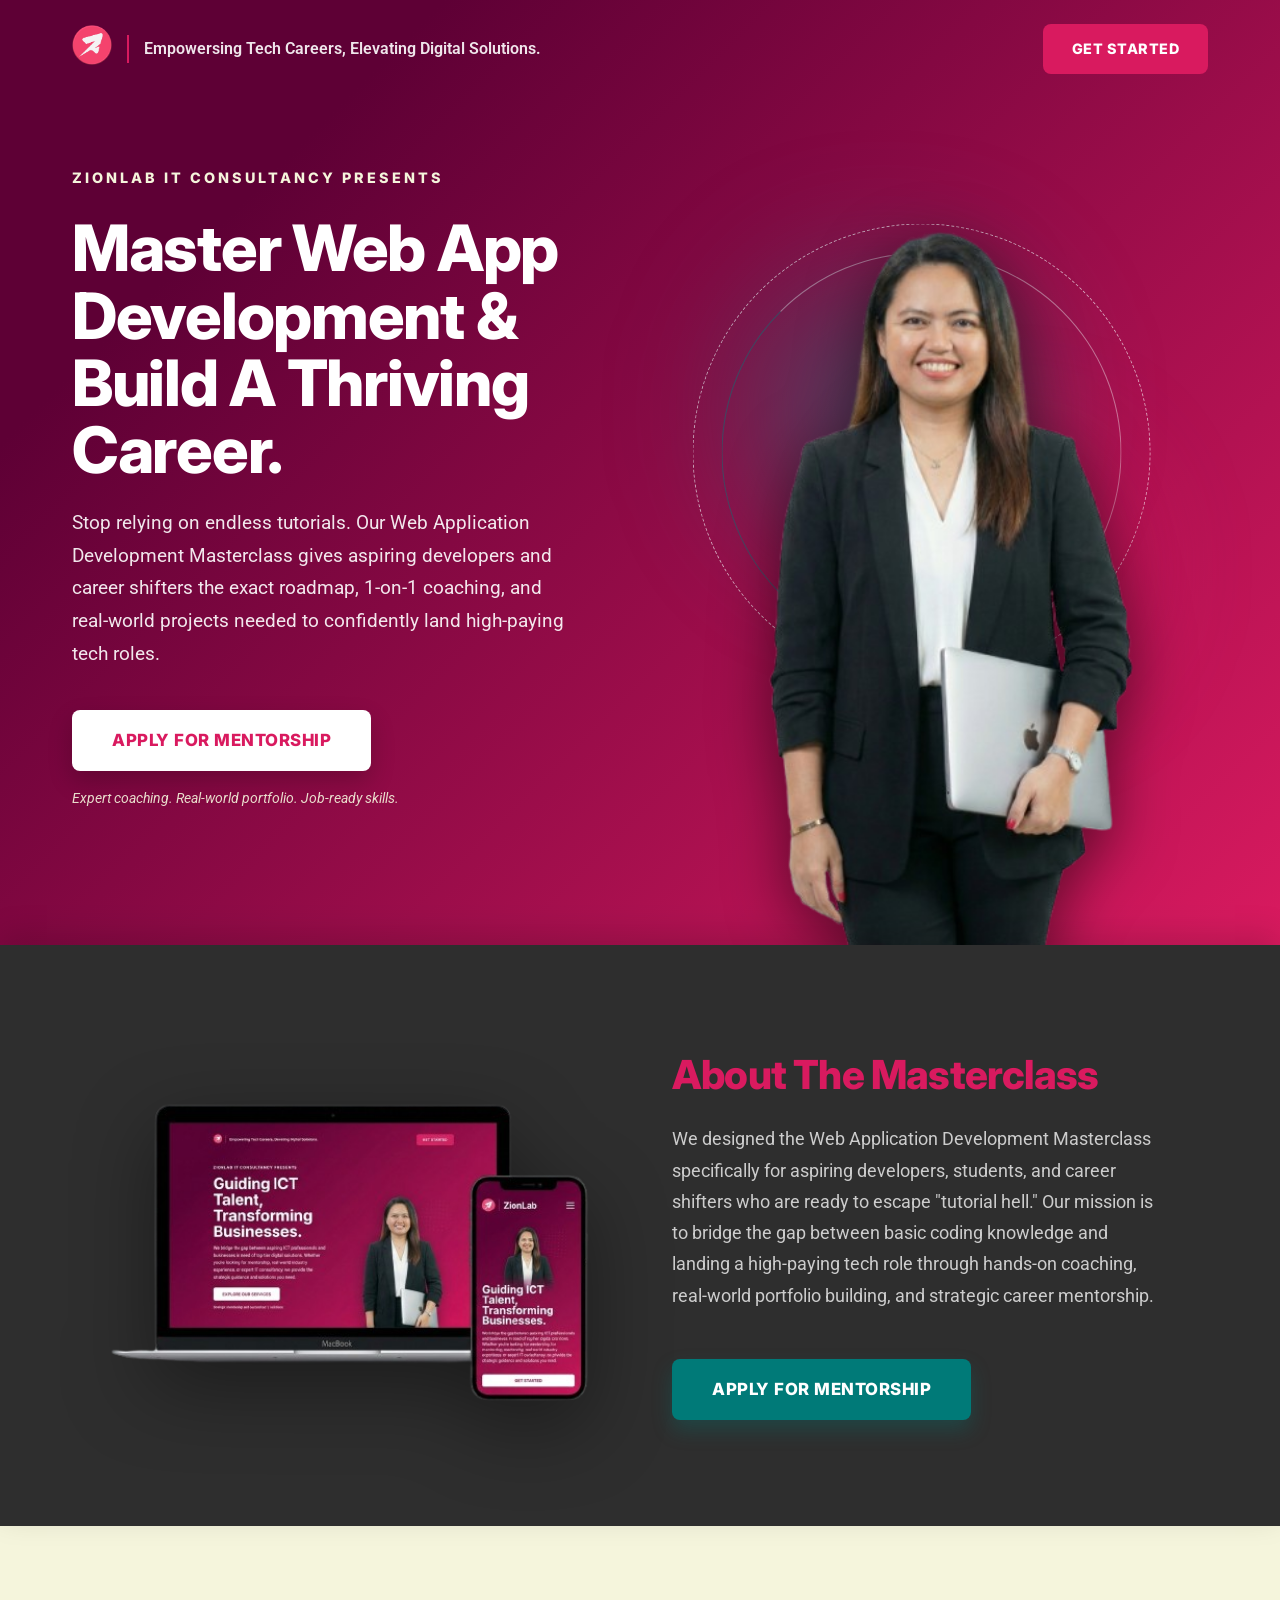
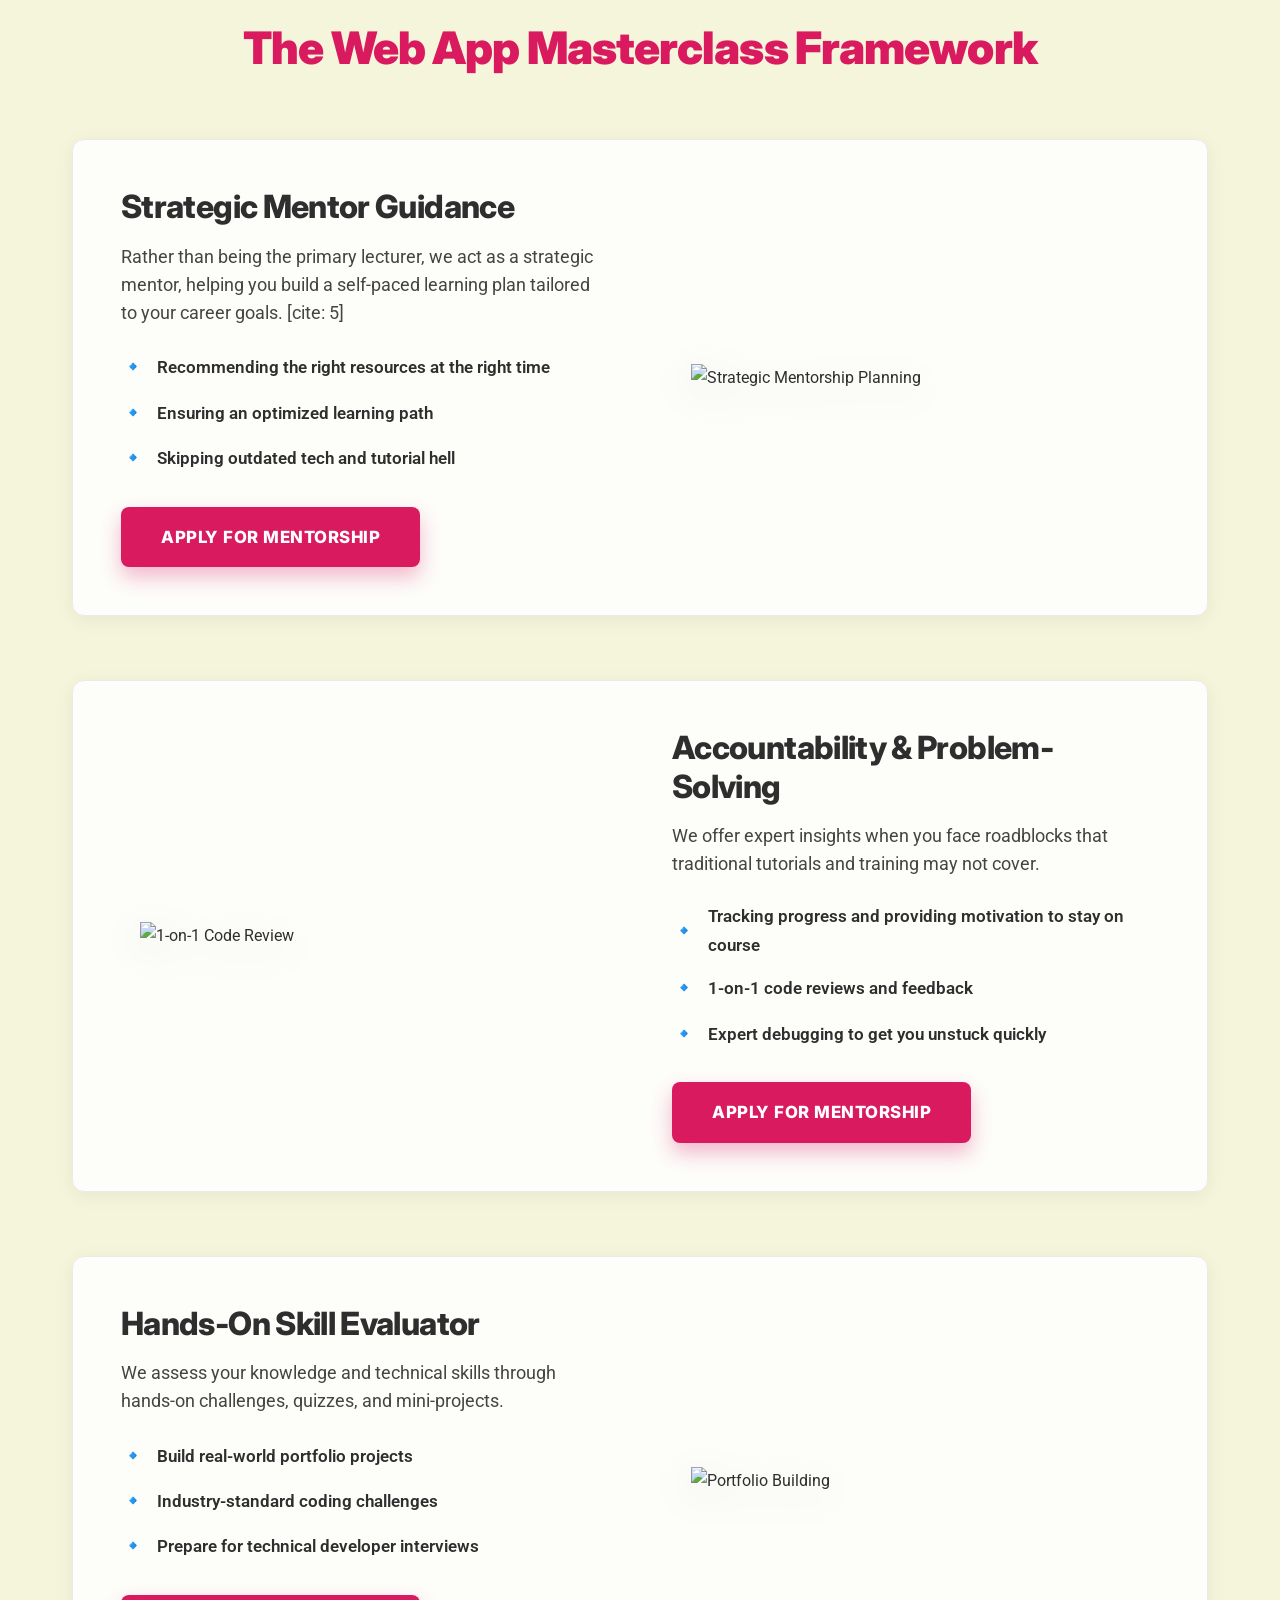
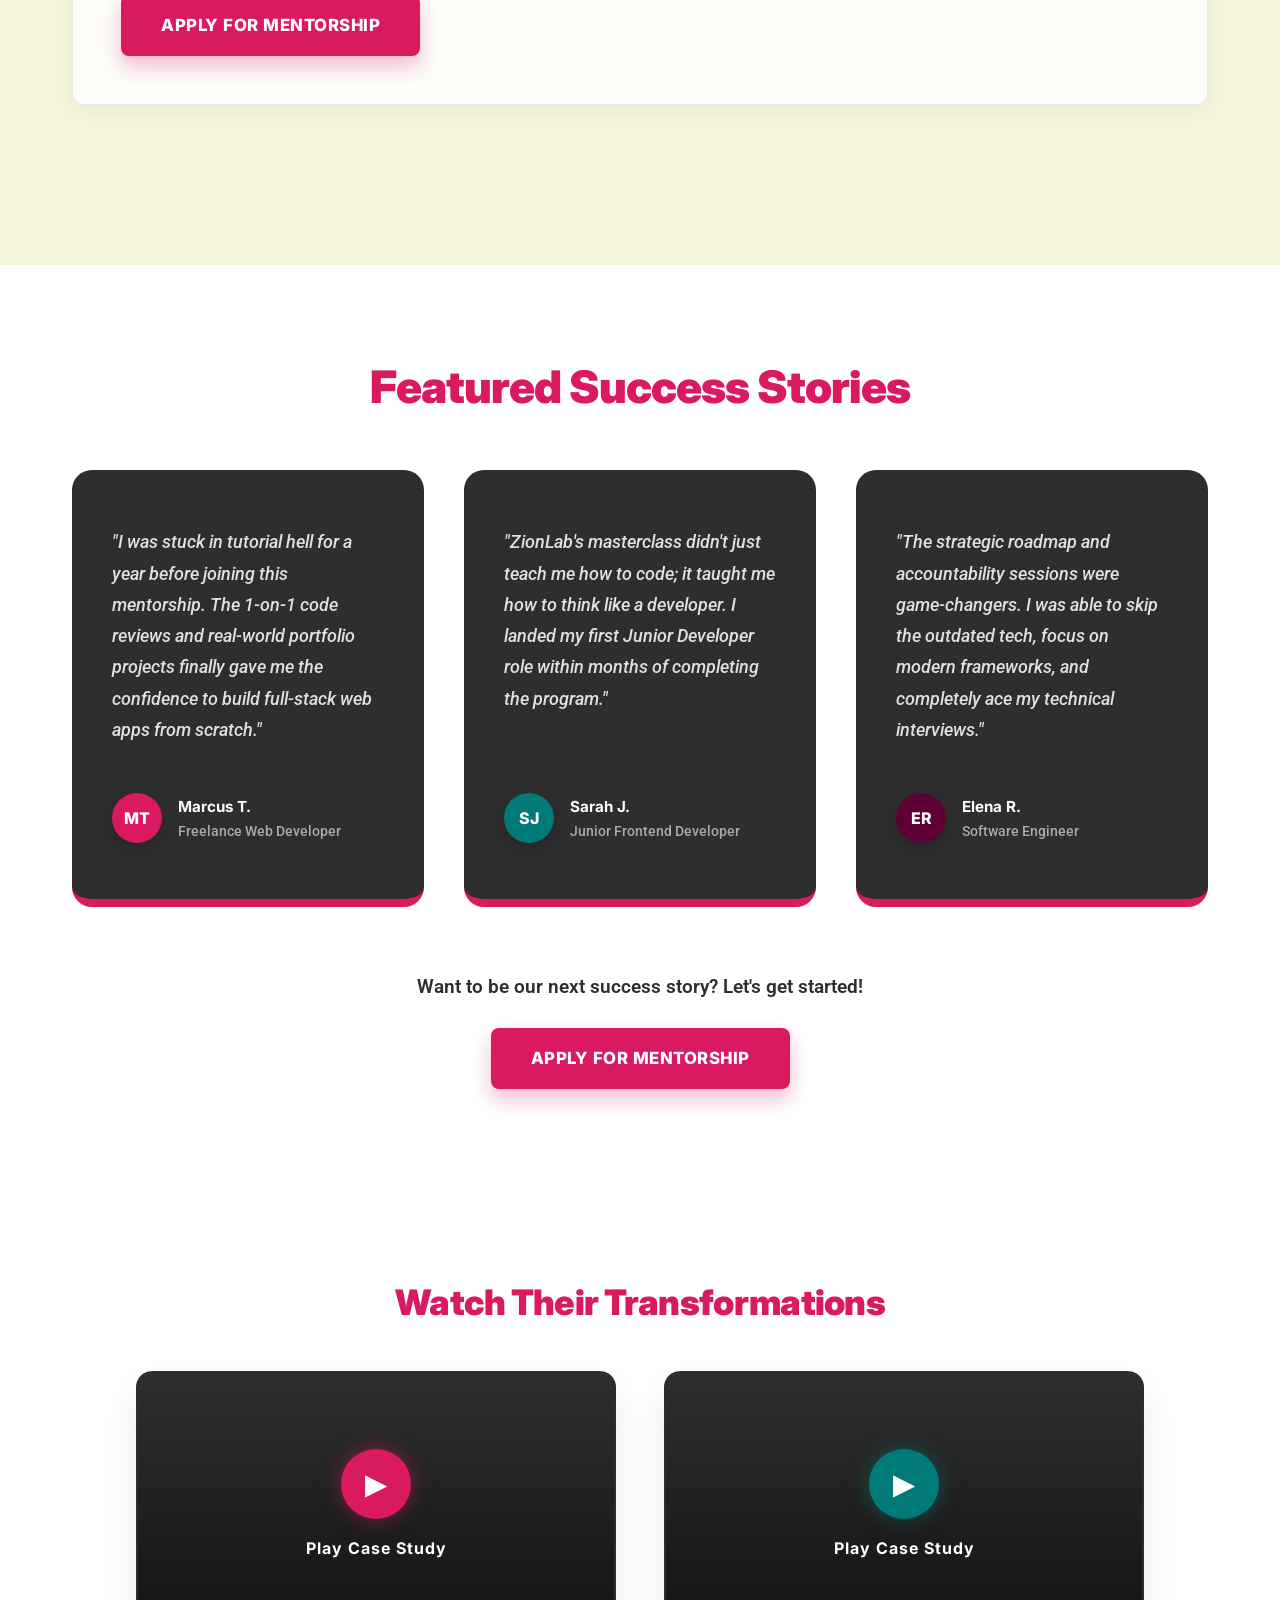
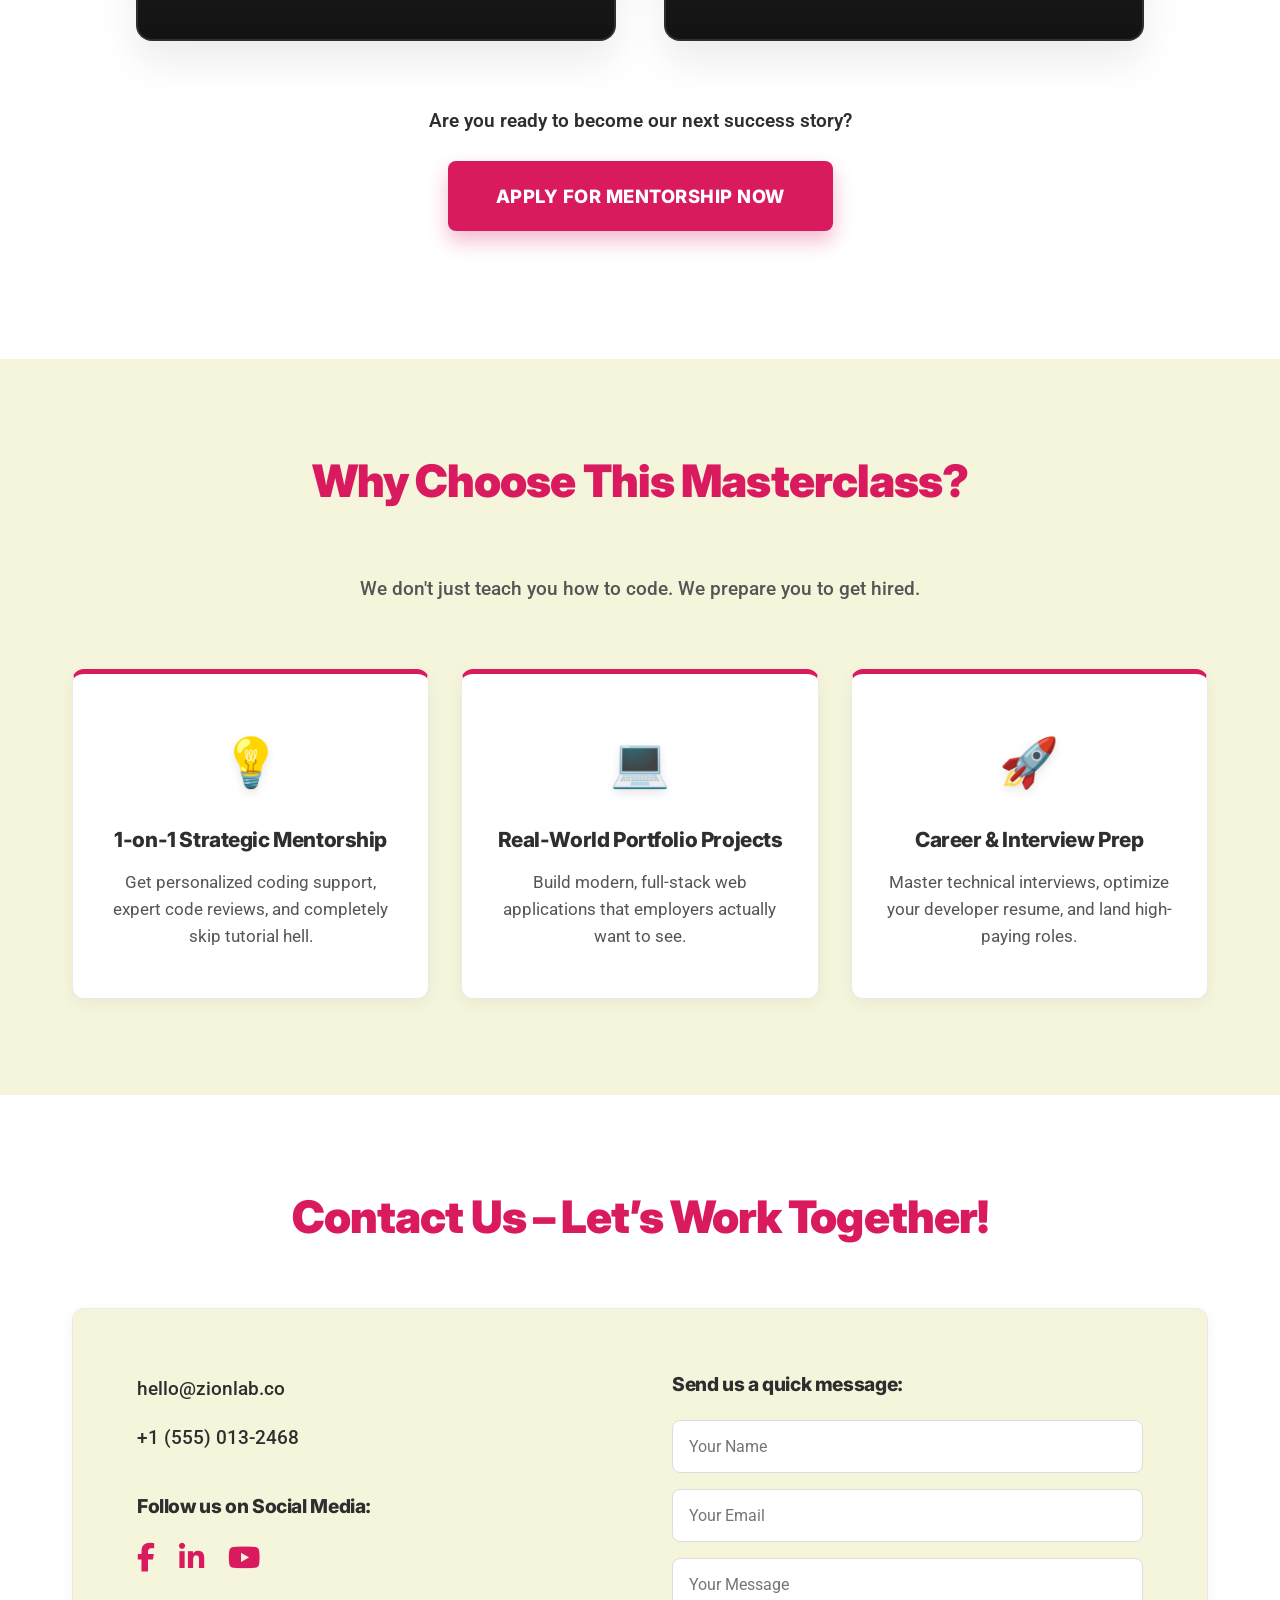
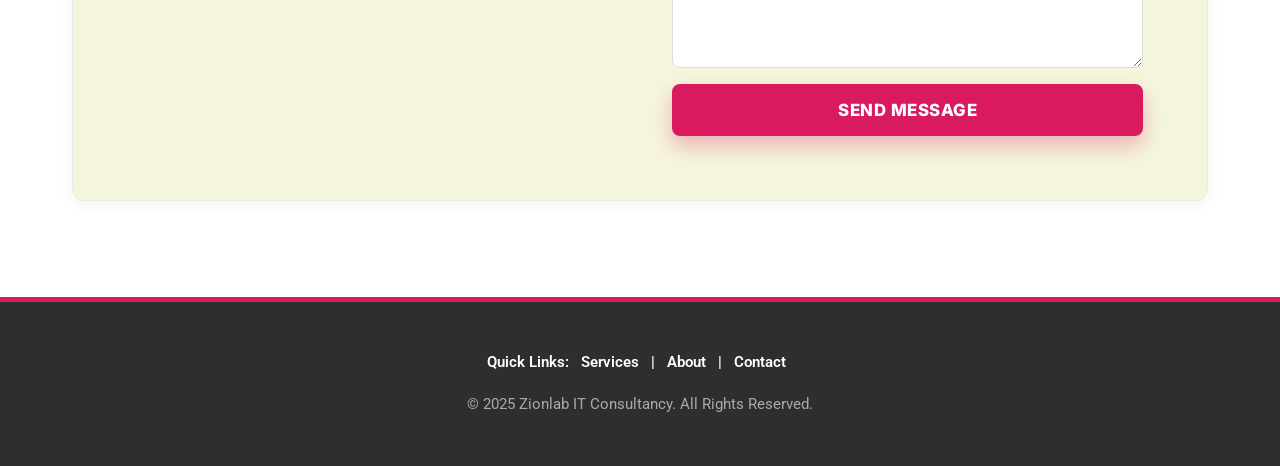
==== commit cdd58c7f: "final" ====
--- a/index.html
+++ b/index.html
@@ -9,11 +9,31 @@
     <link rel="preconnect" href="https://fonts.gstatic.com" crossorigin />
     <link rel="stylesheet" href="https://cdnjs.cloudflare.com/ajax/libs/font-awesome/6.5.1/css/all.min.css" />
     <link href="https://fonts.googleapis.com/css2?family=Inter:wght@400;600;800;900&family=Roboto:ital,wght@0,400;0,500;0,700;1,400&display=swap" rel="stylesheet" />
-    <link rel="stylesheet" href="/assets/css/style.css" />
+    <link rel="stylesheet" href="./assets/css/style.css" />
 </head>
 
 <body>
-    <header class="site-header" id="site-header"></header>
+    <header class="site-header" id="site-header">
+        <div class="container header-flex">
+            <div class="brand-group" style="display: flex; align-items: center; gap: 15px">
+                <div class="logo-placeholder">
+                    <img src="../assets/images/logo.png" alt="ZionLab Logo" style="height: 40px" />
+                </div>
+                <span class="header-tagline" style="
+              font-weight: 600;
+              color: rgba(255, 255, 255, 0.9);
+              border-left: 2px solid var(--color-primary);
+              padding-left: 15px;
+            ">
+            Empowersing Tech Careers, Elevating Digital Solutions.
+          </span>
+            </div>
+
+            <nav class="top-nav">
+                <a href="../pages/pre-apply.html" class="nav-cta">Get Started</a>
+            </nav>
+        </div>
+    </header>
     <section class="hero-section">
         <div class="container hero-grid">
             <div class="hero-text-side">
@@ -533,8 +553,19 @@
         </div>
         </div>
     </section>
-    <footer class="site-footer" id="footer-container"></footer>
-    <script src="assets/js/script.js"></script>
+    <footer class="site-footer" id="footer-container">
+        <div class="container text-center">
+            <div class="footer-bottom">
+                <p class="quick-links">
+                    Quick Links:
+                    <a href="#services">Services</a> | <a href="#about">About</a> |
+                    <a href="#contact">Contact</a>
+                </p>
+                <p>&copy; 2025 Zionlab IT Consultancy. All Rights Reserved.</p>
+            </div>
+        </div>
+    </footer>
+    <script src="./assets/js/script.js"></script>
 </body>
 
 </html>
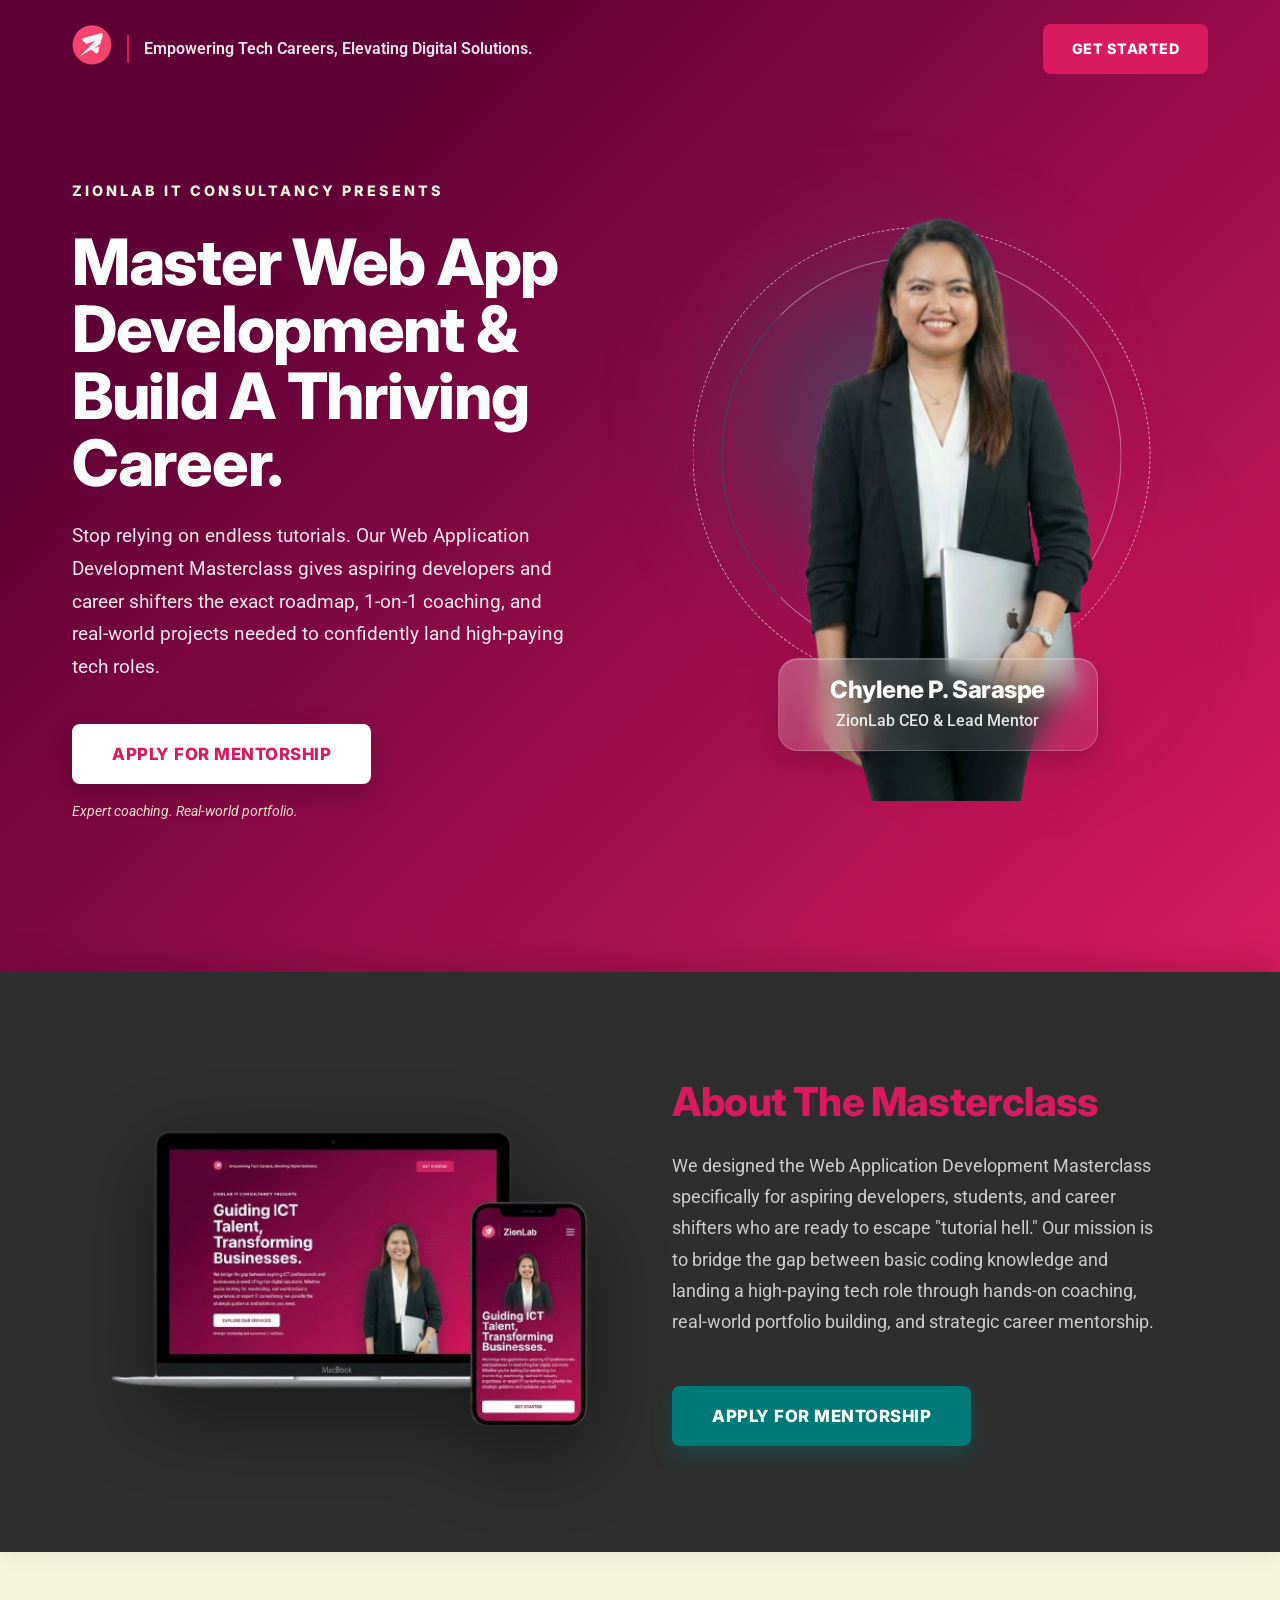
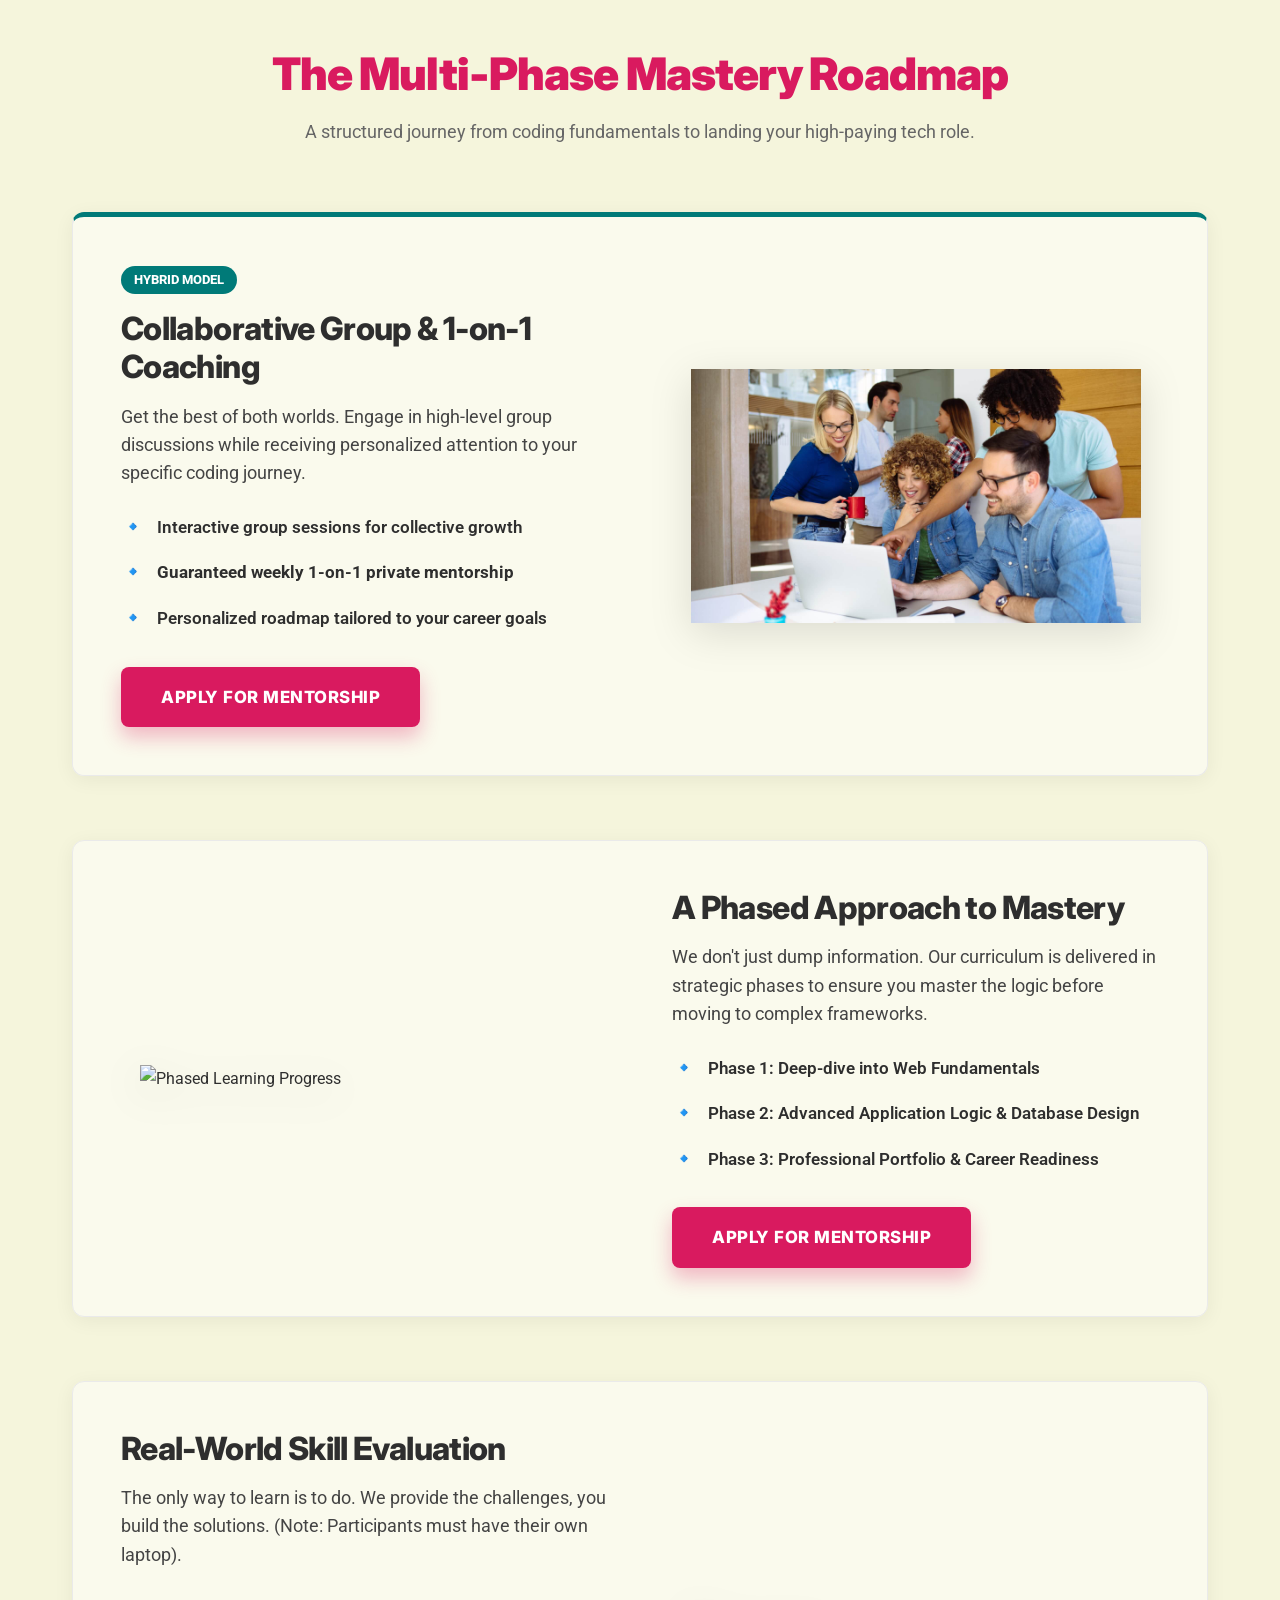
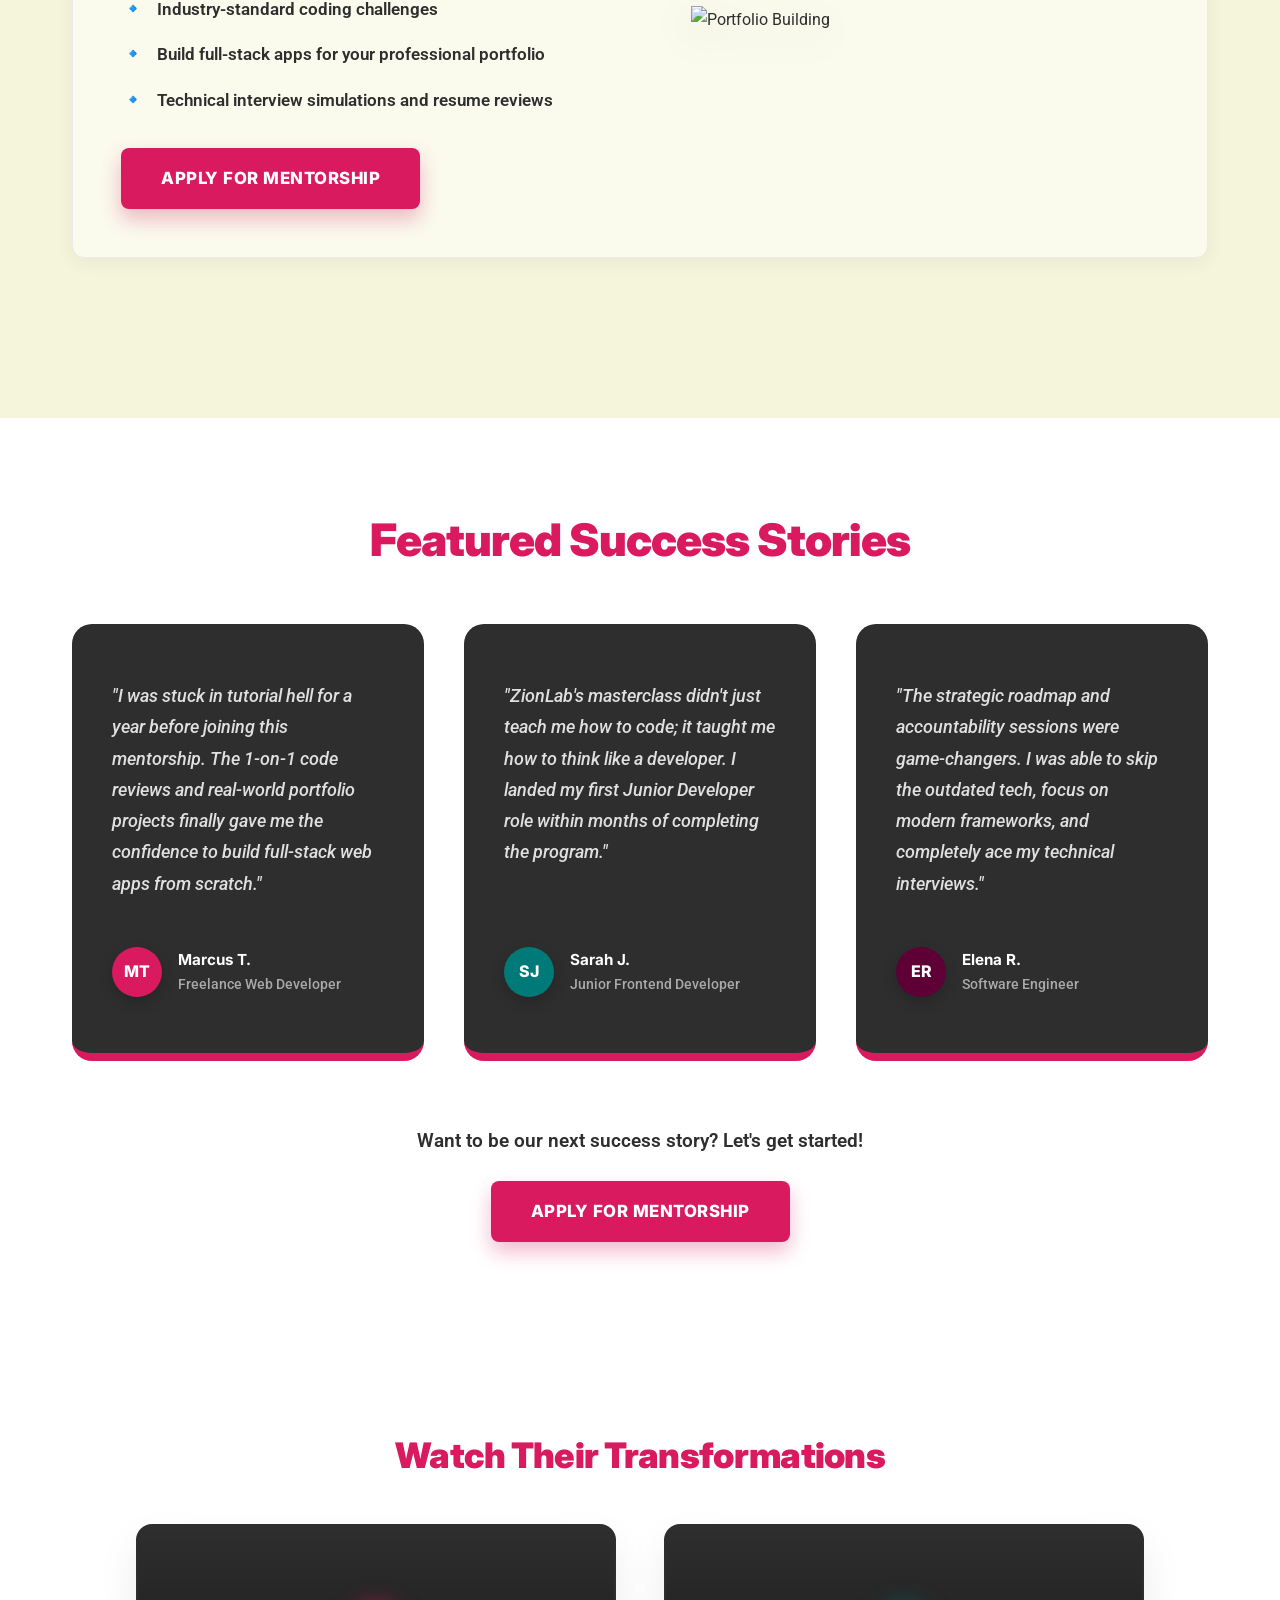
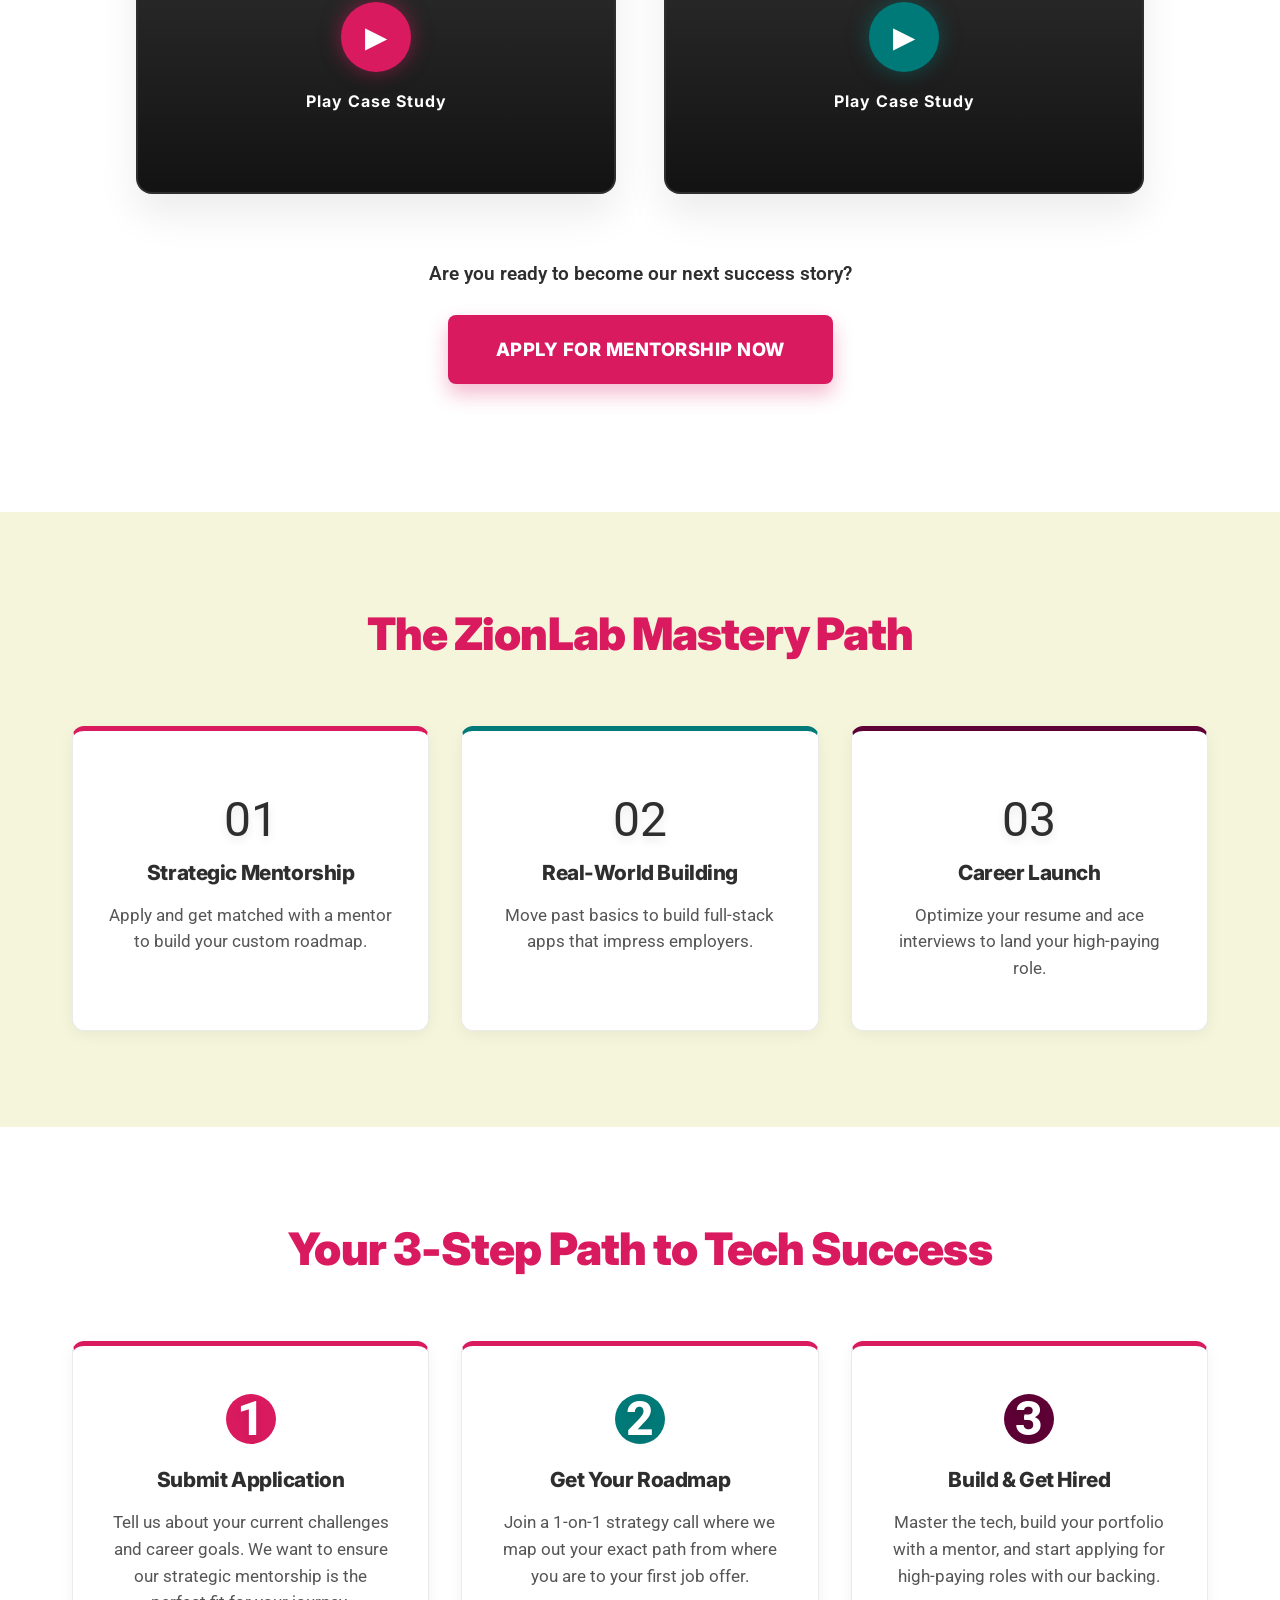
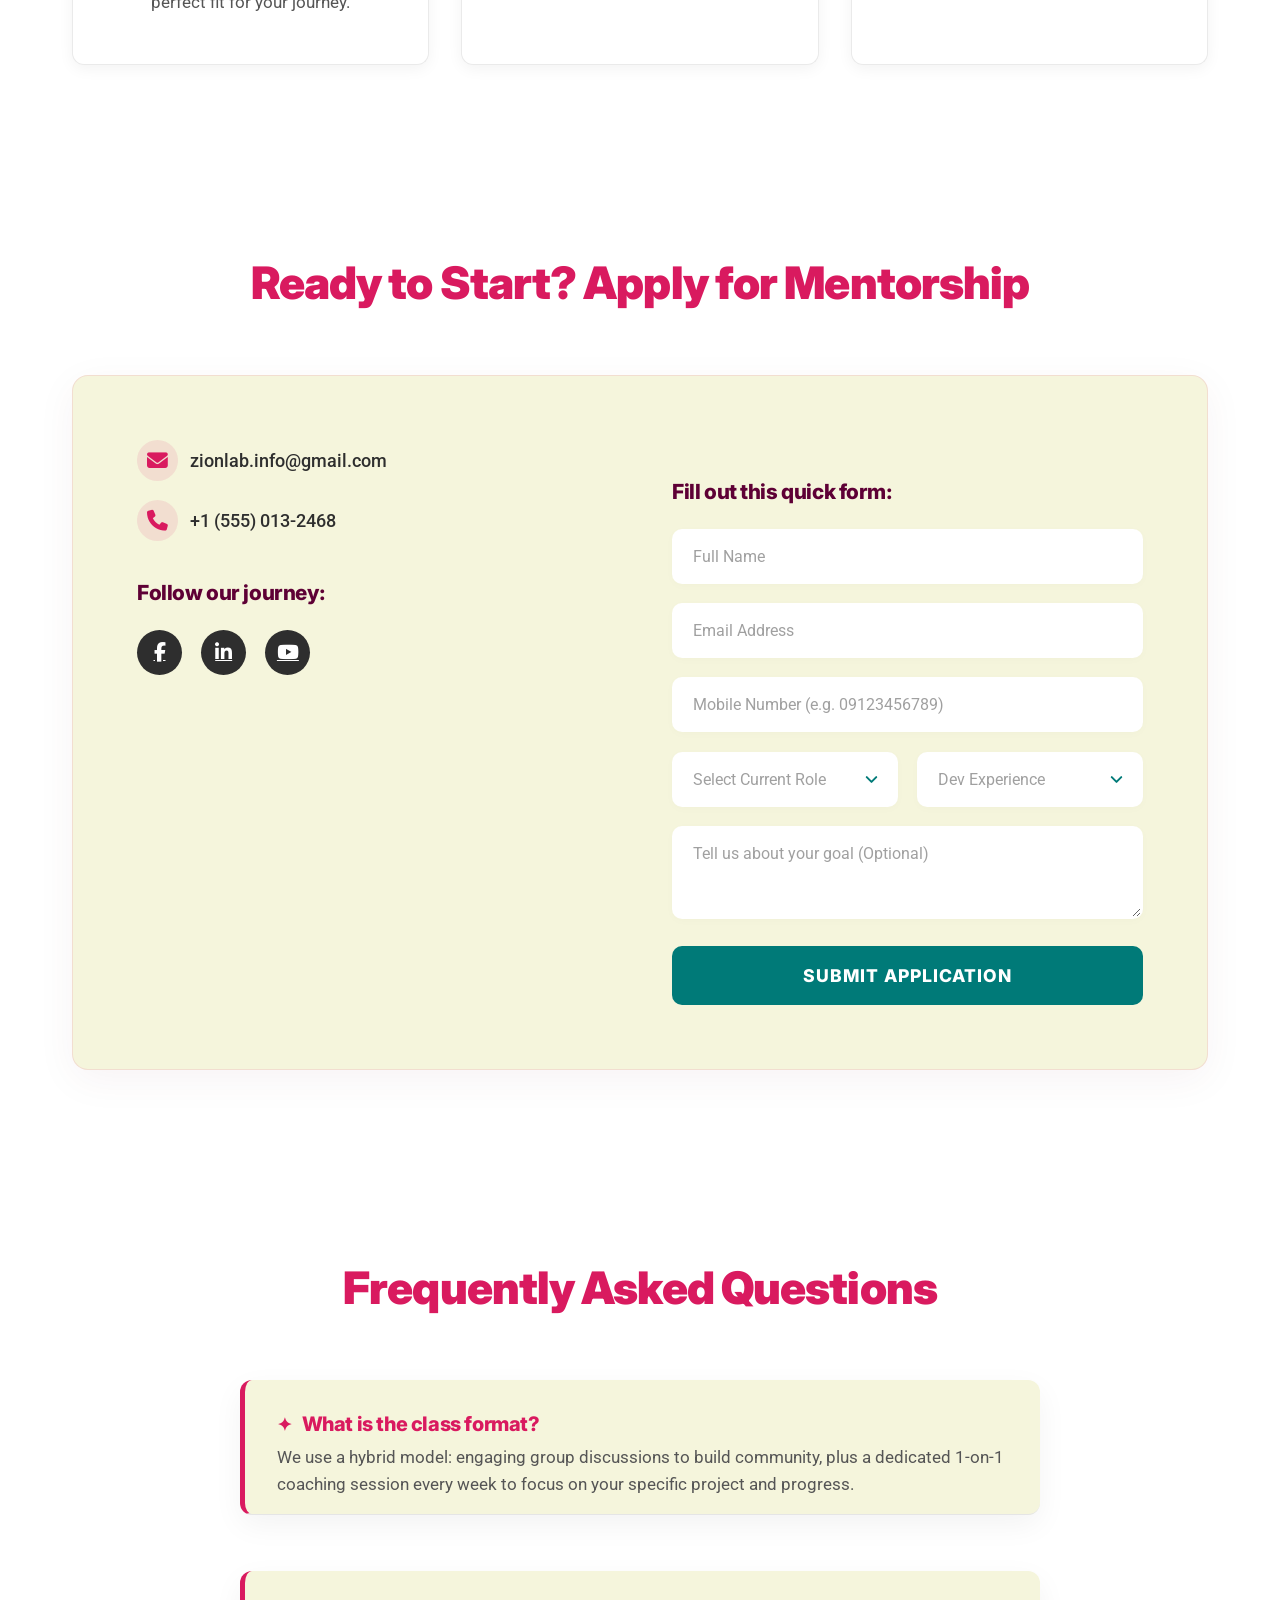
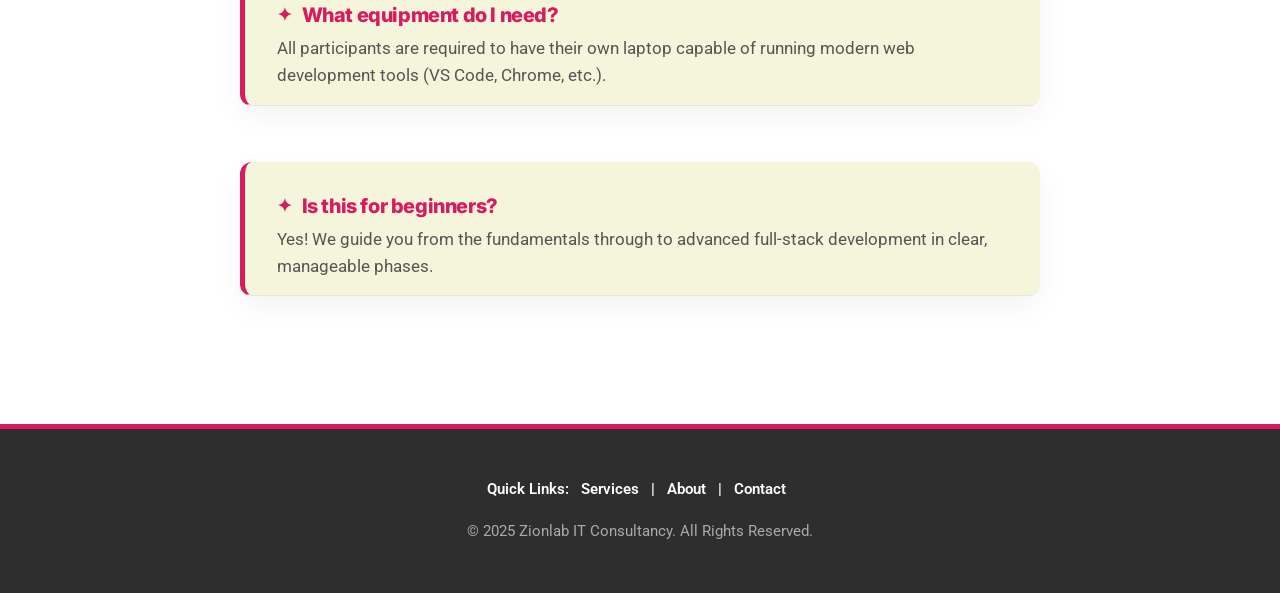
==== commit b5490b28: "for presentation" ====
--- a/index.html
+++ b/index.html
@@ -4,20 +4,23 @@
 <head>
     <meta charset="UTF-8" />
     <meta name="viewport" content="width=device-width, initial-scale=1.0" />
-    <title>ZionLab IT Consultancy | Strategic Mentorship & Solutions</title>
+    <title>ZionLab IT Consultancy</title>
+    <link rel="icon" type="image/x-icon" href="images/favicon.png" />
+    <link rel="apple-touch-icon" sizes="180x180" href="images/favicon.png" />
+    <link rel="icon" type="image/png" sizes="32x32" href="images/favicon.png" />
     <link rel="preconnect" href="https://fonts.googleapis.com" />
     <link rel="preconnect" href="https://fonts.gstatic.com" crossorigin />
     <link rel="stylesheet" href="https://cdnjs.cloudflare.com/ajax/libs/font-awesome/6.5.1/css/all.min.css" />
     <link href="https://fonts.googleapis.com/css2?family=Inter:wght@400;600;800;900&family=Roboto:ital,wght@0,400;0,500;0,700;1,400&display=swap" rel="stylesheet" />
-    <link rel="stylesheet" href="./assets/css/style.css" />
+    <link rel="stylesheet" href="style.css" />
 </head>
 
 <body>
-    <header class="site-header" id="site-header">
+    <header class="site-header">
         <div class="container header-flex">
             <div class="brand-group" style="display: flex; align-items: center; gap: 15px">
                 <div class="logo-placeholder">
-                    <img src="../assets/images/logo.png" alt="ZionLab Logo" style="height: 40px" />
+                    <img src="images/logo.png" alt="ZionLab Logo" style="height: 40px" />
                 </div>
                 <span class="header-tagline" style="
               font-weight: 600;
@@ -25,15 +28,16 @@
               border-left: 2px solid var(--color-primary);
               padding-left: 15px;
             ">
-            Empowersing Tech Careers, Elevating Digital Solutions.
+            Empowering Tech Careers, Elevating Digital Solutions.
           </span>
             </div>
 
             <nav class="top-nav">
-                <a href="../pages/pre-apply.html" class="nav-cta">Get Started</a>
+                <a href="#contact" class="nav-cta">Get Started</a>
             </nav>
         </div>
     </header>
+
     <section class="hero-section">
         <div class="container hero-grid">
             <div class="hero-text-side">
@@ -59,7 +63,7 @@
               color: var(--color-cream);
             "
           >
-            Expert coaching. Real-world portfolio. Job-ready skills.
+            Expert coaching. Real-world portfolio.
           </p>
         </div>
 
@@ -71,10 +75,15 @@
           </div>
 
           <img
-            src="assets/images/mentor1.png"
-            alt="ZionLab Mentor"
+            src="images/mentor1.png"
+            alt="Chylene P. Saraspe - ZionLab CEO & Lead Mentor"
             class="hero-cutout-img"
           />
+
+          <div class="mentor-card">
+            <h3 class="mentor-name">Chylene P. Saraspe</h3>
+            <p class="mentor-title">ZionLab CEO &amp; Lead Mentor</p>
+          </div>
         </div>
       </div>
     </section>
@@ -83,7 +92,7 @@
       <div class="container banner-flex">
         <div class="banner-mockup">
           <img
-            src="assets/images/bannerimg.png"
+            src="images/bannerimg.png"
             alt="Web App Development Masterclass"
             class="dark-banner-img"
           />
@@ -110,29 +119,56 @@
     <section class="offers-section" id="services">
       <div class="container">
         <h2 class="section-title text-center">
-          The Web App Masterclass Framework
+          The Multi-Phase Mastery Roadmap
         </h2>
-
-        <div class="offer-row">
+        <p
+          class="text-center"
+          style="
+            margin-top: -3rem;
+            margin-bottom: 4rem;
+            font-size: 1.1rem;
+            color: #666;
+          "
+        >
+          A structured journey from coding fundamentals to landing your
+          high-paying tech role.
+        </p>
+
+        <div class="offer-row" style="border-top: 5px solid var(--color-teal)">
           <div class="offer-text">
-            <h3 class="offer-title">Strategic Mentor Guidance</h3>
-            <p>
-              Rather than being the primary lecturer, we act as a strategic
-              mentor, helping you build a self-paced learning plan tailored to
-              your career goals. [cite: 5]
+            <div
+              class="badge"
+              style="
+                background: var(--color-teal);
+                color: white;
+                display: inline-block;
+                padding: 0.2rem 0.8rem;
+                border-radius: 20px;
+                font-size: 0.8rem;
+                font-weight: 800;
+                margin-bottom: 1rem;
+              "
+            >
+              HYBRID MODEL
+            </div>
+            <h3 class="offer-title">Collaborative Group & 1-on-1 Coaching</h3>
+            <p>
+              Get the best of both worlds. Engage in high-level group
+              discussions while receiving personalized attention to your
+              specific coding journey.
             </p>
             <ul class="offer-bullets">
               <li>
-                <span class="bullet-icon">🔹</span> Recommending the right
-                resources at the right time
-              </li>
-              <li>
-                <span class="bullet-icon">🔹</span> Ensuring an optimized
-                learning path
-              </li>
-              <li>
-                <span class="bullet-icon">🔹</span> Skipping outdated tech and
-                tutorial hell
+                <span class="bullet-icon">🔹</span> Interactive group sessions
+                for collective growth
+              </li>
+              <li>
+                <span class="bullet-icon">🔹</span>
+                <strong>Guaranteed weekly 1-on-1 private mentorship</strong>
+              </li>
+              <li>
+                <span class="bullet-icon">🔹</span> Personalized roadmap
+                tailored to your career goals
               </li>
             </ul>
             <a href="#contact" class="btn-primary-solid"
@@ -141,8 +177,8 @@
           </div>
           <div class="offer-image">
             <img
-              src="assets/images/carreerimg.png"
-              alt="Strategic Mentorship Planning"
+              src="images/collab.jpg"
+              alt="Hybrid Mentorship Sessions"
               class="offer-mockup-img"
             />
           </div>
@@ -150,23 +186,24 @@
 
         <div class="offer-row reverse-row">
           <div class="offer-text">
-            <h3 class="offer-title">Accountability & Problem-Solving</h3>
-            <p>
-              We offer expert insights when you face roadblocks that traditional
-              tutorials and training may not cover.
+            <h3 class="offer-title">A Phased Approach to Mastery</h3>
+            <p>
+              We don't just dump information. Our curriculum is delivered in
+              strategic phases to ensure you master the logic before moving to
+              complex frameworks.
             </p>
             <ul class="offer-bullets">
               <li>
-                <span class="bullet-icon">🔹</span> Tracking progress and
-                providing motivation to stay on course
-              </li>
-              <li>
-                <span class="bullet-icon">🔹</span> 1-on-1 code reviews and
-                feedback
-              </li>
-              <li>
-                <span class="bullet-icon">🔹</span> Expert debugging to get you
-                unstuck quickly
+                <span class="bullet-icon">🔹</span> Phase 1: Deep-dive into Web
+                Fundamentals
+              </li>
+              <li>
+                <span class="bullet-icon">🔹</span> Phase 2: Advanced
+                Application Logic & Database Design
+              </li>
+              <li>
+                <span class="bullet-icon">🔹</span> Phase 3: Professional
+                Portfolio & Career Readiness
               </li>
             </ul>
             <a href="#contact" class="btn-primary-solid"
@@ -175,8 +212,8 @@
           </div>
           <div class="offer-image">
             <img
-              src="assets/images/accnprob.png"
-              alt="1-on-1 Code Review"
+              src="images/accnprob.png"
+              alt="Phased Learning Progress"
               class="offer-mockup-img"
             />
           </div>
@@ -184,23 +221,24 @@
 
         <div class="offer-row">
           <div class="offer-text">
-            <h3 class="offer-title">Hands-On Skill Evaluator</h3>
-            <p>
-              We assess your knowledge and technical skills through hands-on
-              challenges, quizzes, and mini-projects.
+            <h3 class="offer-title">Real-World Skill Evaluation</h3>
+            <p>
+              The only way to learn is to do. We provide the challenges, you
+              build the solutions. (Note: Participants must have their own
+              laptop).
             </p>
             <ul class="offer-bullets">
-              <li>
-                <span class="bullet-icon">🔹</span> Build real-world portfolio
-                projects
-              </li>
               <li>
                 <span class="bullet-icon">🔹</span> Industry-standard coding
                 challenges
               </li>
               <li>
-                <span class="bullet-icon">🔹</span> Prepare for technical
-                developer interviews
+                <span class="bullet-icon">🔹</span> Build full-stack apps for
+                your professional portfolio
+              </li>
+              <li>
+                <span class="bullet-icon">🔹</span> Technical interview
+                simulations and resume reviews
               </li>
             </ul>
             <a href="#contact" class="btn-primary-solid"
@@ -209,7 +247,7 @@
           </div>
           <div class="offer-image">
             <img
-              src="assets/images/handson.png"
+              src="images/handson.png"
               alt="Portfolio Building"
               class="offer-mockup-img"
             />
@@ -471,36 +509,119 @@
 
     <section class="fma-community-section">
       <div class="container text-center">
-        <h2 class="section-title">Why Choose This Masterclass?</h2>
-        <p class="community-subtitle">
-          We don't just teach you how to code. We prepare you to get hired.
-        </p>
+        <h2 class="section-title">
+          The ZionLab <span class="text-highlight">Mastery Path</span>
+        </h2>
 
         <div class="pillars-grid">
           <div class="pillar-card">
-            <div class="pillar-icon text-highlight">💡</div>
-            <h4>1-on-1 Strategic Mentorship</h4>
-            <p>
-              Get personalized coding support, expert code reviews, and
-              completely skip tutorial hell.
-            </p>
-          </div>
-
-          <div class="pillar-card">
-            <div class="pillar-icon text-highlight">💻</div>
-            <h4>Real-World Portfolio Projects</h4>
-            <p>
-              Build modern, full-stack web applications that employers actually
-              want to see.
-            </p>
-          </div>
-
-          <div class="pillar-card">
-            <div class="pillar-icon text-highlight">🚀</div>
-            <h4>Career & Interview Prep</h4>
-            <p>
-              Master technical interviews, optimize your developer resume, and
-              land high-paying roles.
+            <span class="pillar-icon">01</span>
+            <h4>Strategic Mentorship</h4>
+            <p>
+              Apply and get matched with a mentor to build your custom roadmap.
+            </p>
+          </div>
+
+          <div class="pillar-card" style="border-top-color: var(--color-teal)">
+            <span class="pillar-icon">02</span>
+            <h4>Real-World Building</h4>
+            <p>
+              Move past basics to build full-stack apps that impress employers.
+            </p>
+          </div>
+
+          <div class="pillar-card" style="border-top-color: var(--color-wine)">
+            <span class="pillar-icon">03</span>
+            <h4>Career Launch</h4>
+            <p>
+              Optimize your resume and ace interviews to land your high-paying
+              role.
+            </p>
+          </div>
+        </div>
+      </div>
+    </section>
+
+    <section
+      class="process-section"
+      style="padding: 6rem 0; background: var(--color-white)"
+    >
+      <div class="container text-center">
+        <h2 class="section-title">
+          Your 3-Step Path to <span class="text-highlight">Tech Success</span>
+        </h2>
+        <div class="pillars-grid">
+          <div class="pillar-card process-step">
+            <div
+              class="pillar-icon"
+              style="
+                background: var(--color-primary);
+                color: white;
+                width: 50px;
+                height: 50px;
+                margin: 0 auto 1.5rem;
+                display: flex;
+                align-items: center;
+                justify-content: center;
+                border-radius: 50%;
+                font-weight: 800;
+              "
+            >
+              1
+            </div>
+            <h4>Submit Application</h4>
+            <p>
+              Tell us about your current challenges and career goals. We want to
+              ensure our strategic mentorship is the perfect fit for your
+              journey.
+            </p>
+          </div>
+          <div class="pillar-card process-step">
+            <div
+              class="pillar-icon"
+              style="
+                background: var(--color-teal);
+                color: white;
+                width: 50px;
+                height: 50px;
+                margin: 0 auto 1.5rem;
+                display: flex;
+                align-items: center;
+                justify-content: center;
+                border-radius: 50%;
+                font-weight: 800;
+              "
+            >
+              2
+            </div>
+            <h4>Get Your Roadmap</h4>
+            <p>
+              Join a 1-on-1 strategy call where we map out your exact path from
+              where you are to your first job offer.
+            </p>
+          </div>
+          <div class="pillar-card process-step">
+            <div
+              class="pillar-icon"
+              style="
+                background: var(--color-wine);
+                color: white;
+                width: 50px;
+                height: 50px;
+                margin: 0 auto 1.5rem;
+                display: flex;
+                align-items: center;
+                justify-content: center;
+                border-radius: 50%;
+                font-weight: 800;
+              "
+            >
+              3
+            </div>
+            <h4>Build & Get Hired</h4>
+            <p>
+              Master the tech, build your portfolio with a mentor, and start
+              applying for high-paying roles with our backing.
             </p>
           </div>
         </div>
@@ -509,20 +630,20 @@
 
     <section class="contact-section" id="contact">
       <div class="container">
-        <h2 class="section-title text-center">
-          Contact Us – <span class="text-highlight">Let’s Work Together!</span>
+        <h2 class="section-title text-center" data-aos="fade-up">
+          Ready to Start?
+          <span class="text-highlight">Apply for Mentorship</span>
         </h2>
 
         <div class="contact-grid">
-          <div class="contact-info">
-            <p>hello@zionlab.co</p>
-            <p>+1 (555) 013-2468</p>
-
-            <h4
-              style="margin-top: 2.5rem; margin-bottom: 1rem; font-size: 1.2rem"
-            >
-              Follow us on Social Media:
-            </h4>
+          <div class="contact-info" data-aos="fade-right" data-aos-delay="200">
+            <p>
+              <i class="fas fa-envelope icon-primary"></i>
+              zionlab.info@gmail.com
+            </p>
+            <p><i class="fas fa-phone icon-primary"></i> +1 (555) 013-2468</p>
+
+            <h4 class="social-title">Follow our journey:</h4>
             <div class="social-icons-left">
               <a
                 href="https://www.facebook.com/ZionLabIT"
@@ -537,35 +658,106 @@
             </div>
         </div>
 
-        <div class="contact-form-wrapper">
-            <h4 style="margin-bottom: 1.5rem; font-size: 1.2rem">
-                Send us a quick message:
-            </h4>
-            <form class="inquiry-form">
-                <input type="text" placeholder="Your Name" required />
-                <input type="email" placeholder="Your Email" required />
-                <textarea rows="4" placeholder="Your Message" required></textarea>
-                <button type="submit" class="btn-primary-solid pulse-animation">
-                SEND MESSAGE
+        <div class="contact-form-wrapper" data-aos="fade-left" data-aos-delay="400">
+            <h4 class="form-title">Fill out this quick form:</h4>
+
+            <form class="inquiry-form" action="https://formspree.io/f/mdawagjw" method="POST">
+                <input type="text" name="Full_Name" class="custom-input" placeholder="Full Name" required />
+                <input type="email" name="Email_Address" class="custom-input" placeholder="Email Address" required />
+                <input type="tel" name="Mobile_Number" class="custom-input" placeholder="Mobile Number (e.g. 09123456789)" required />
+
+                <div class="form-row-dual">
+                    <select name="Current_Role" class="custom-select" required>
+                  <option value="" disabled selected>
+                    Select Current Role
+                  </option>
+                  <option value="student">Student</option>
+                  <option value="career-shifter">Career Shifter</option>
+                  <option value="freelancer">Freelancer</option>
+                  <option value="employed">Employed (Non-IT)</option>
+                </select>
+
+                    <select name="Dev_Experience" class="custom-select" required>
+                  <option value="" disabled selected>Dev Experience</option>
+                  <option value="beginner">Total Beginner</option>
+                  <option value="intermediate">Some Experience</option>
+                  <option value="advanced">Advanced</option>
+                </select>
+                </div>
+
+                <textarea name="Goal_or_Message" class="custom-input" rows="3" placeholder="Tell us about your goal (Optional)"></textarea>
+
+                <button type="submit" class="btn-submit pulse-animation">
+                SUBMIT APPLICATION
               </button>
             </form>
         </div>
         </div>
         </div>
     </section>
-    <footer class="site-footer" id="footer-container">
+
+    <section class="faq-section" id="faq" style="padding: 6rem 0; background: var(--color-white)">
+        <div class="container">
+            <h2 class="section-title text-center">
+                Frequently Asked <span class="text-highlight">Questions</span>
+            </h2>
+            <div class="faq-grid" style="max-width: 800px; margin: 0 auto">
+                <div class="faq-item" style="
+              margin-bottom: 2rem;
+              border-bottom: 1px solid var(--color-gray-light);
+              padding-bottom: 1rem;
+            ">
+                    <h4 style="color: var(--color-primary); margin-bottom: 0.5rem">
+                        What is the class format?
+                    </h4>
+                    <p>
+                        We use a hybrid model: engaging group discussions to build community, plus a dedicated 1-on-1 coaching session every week to focus on your specific project and progress.
+                    </p>
+                </div>
+                <div class="faq-item" style="
+              margin-bottom: 2rem;
+              border-bottom: 1px solid var(--color-gray-light);
+              padding-bottom: 1rem;
+            ">
+                    <h4 style="color: var(--color-primary); margin-bottom: 0.5rem">
+                        What equipment do I need?
+                    </h4>
+                    <p>
+                        All participants are required to have their own laptop capable of running modern web development tools (VS Code, Chrome, etc.).
+                    </p>
+                </div>
+                <div class="faq-item" style="
+              margin-bottom: 2rem;
+              border-bottom: 1px solid var(--color-gray-light);
+              padding-bottom: 1rem;
+            ">
+                    <h4 style="color: var(--color-primary); margin-bottom: 0.5rem">
+                        Is this for beginners?
+                    </h4>
+                    <p>
+                        Yes! We guide you from the fundamentals through to advanced full-stack development in clear, manageable phases.
+                    </p>
+                </div>
+            </div>
+        </div>
+    </section>
+
+    <footer class="site-footer">
         <div class="container text-center">
             <div class="footer-bottom">
                 <p class="quick-links">
-                    Quick Links:
-                    <a href="#services">Services</a> | <a href="#about">About</a> |
-                    <a href="#contact">Contact</a>
+                    Quick Links: <a href="#services">Services</a> |
+                    <a href="#about">About</a> | <a href="#contact">Contact</a>
                 </p>
                 <p>&copy; 2025 Zionlab IT Consultancy. All Rights Reserved.</p>
             </div>
         </div>
     </footer>
-    <script src="./assets/js/script.js"></script>
+
+    <script src="script.js"></script>
+    <button id="scrollTopBtn" class="scroll-top-btn" aria-label="Scroll to top">
+      <span class="arrow">↑</span>
+    </button>
 </body>
 
 </html>
--- a/style.css
+++ b/style.css
@@ -0,0 +1,1340 @@
+/* ============================================
+   ZIONLAB PREMIUM FUNNEL STYLES
+   Brand Colors & Typography applied.
+   ============================================ */
+
+:root {
+  /* ZionLab Brand Palette */
+  --color-primary: #d91a5f;
+  --color-wine: #5e0035;
+  --color-teal: #007a78;
+  --color-cream: #f5f5dc;
+  --color-dark: #2e2e2e;
+  --color-white: #ffffff;
+  --color-gray-light: #e5e5e5;
+
+  /* Typography */
+  --font-heading: "Inter", sans-serif;
+  --font-body: "Roboto", sans-serif;
+
+  /* Shadows & Effects */
+  --shadow-sm: 0 10px 30px rgba(0, 0, 0, 0.05);
+  --shadow-md: 0 20px 40px rgba(0, 0, 0, 0.08);
+  --shadow-hover: 0 25px 50px rgba(217, 26, 95, 0.15);
+}
+
+/* Global Resets & Smooth Scrolling */
+* {
+  box-sizing: border-box;
+  margin: 0;
+  padding: 0;
+}
+html,
+body {
+  scrollbar-width: none;
+  -ms-overflow-style: none;
+}
+
+html::-webkit-scrollbar,
+body::-webkit-scrollbar {
+  display: none;
+}
+
+html {
+  scroll-behavior: smooth;
+}
+
+body {
+  background-color: var(--color-white);
+  font-family: var(--font-body);
+  color: var(--color-dark);
+  line-height: 1.7;
+  -webkit-font-smoothing: antialiased;
+}
+
+h1,
+h2,
+h3,
+h4,
+h5,
+h6 {
+  font-family: var(--font-heading);
+  font-weight: 800;
+  line-height: 1.2;
+  letter-spacing: -0.02em;
+}
+
+.container {
+  max-width: 1200px;
+  margin: 0 auto;
+  padding: 0 2rem;
+}
+
+.text-center {
+  text-align: center;
+}
+.text-highlight {
+  color: var(--color-primary);
+}
+
+/* ================= INTERACTIVE BUTTONS ================= */
+.btn-primary-inverse,
+.btn-primary-solid,
+.btn-secondary-teal,
+.nav-cta {
+  display: inline-block;
+  padding: 1rem 2.5rem;
+  font-family: var(--font-heading);
+  font-weight: 800;
+  font-size: 1.05rem;
+  text-transform: uppercase;
+  border-radius: 8px;
+  text-decoration: none;
+  transition: all 0.3s cubic-bezier(0.25, 0.8, 0.25, 1);
+  cursor: pointer;
+  border: none;
+  letter-spacing: 0.5px;
+}
+
+/* White button on dark background */
+.btn-primary-inverse {
+  background: var(--color-white);
+  color: var(--color-primary);
+  box-shadow: 0 10px 25px rgba(0, 0, 0, 0.2);
+}
+.btn-primary-inverse:hover {
+  transform: translateY(-4px);
+  box-shadow: 0 15px 35px rgba(0, 0, 0, 0.3);
+  color: var(--color-wine);
+}
+
+/* Primary brand color button */
+.btn-primary-solid {
+  background: var(--color-primary);
+  color: var(--color-white);
+  box-shadow: 0 10px 20px rgba(217, 26, 95, 0.3);
+}
+.btn-primary-solid:hover {
+  transform: translateY(-4px);
+  background: var(--color-wine);
+  box-shadow: 0 15px 30px rgba(94, 0, 53, 0.4);
+  color: var(--color-white);
+}
+
+/* High contrast teal button */
+.btn-secondary-teal {
+  background: var(--color-teal);
+  color: var(--color-white);
+  box-shadow: 0 10px 20px rgba(0, 122, 120, 0.3);
+}
+.btn-secondary-teal:hover {
+  transform: translateY(-4px);
+  background: #005f5d;
+  color: var(--color-white);
+}
+
+/* Nav CTA specific style */
+.nav-cta {
+  padding: 0.8rem 1.8rem;
+  font-size: 0.9rem;
+  background: var(--color-primary);
+  color: var(--color-white);
+  box-shadow: none;
+}
+.nav-cta:hover {
+  background: var(--color-wine);
+  transform: translateY(-2px);
+  color: var(--color-white);
+}
+
+/* PULSE ANIMATION for key CTAs */
+@keyframes pulse {
+  0% {
+    box-shadow: 0 0 0 0 rgba(217, 26, 95, 0.6);
+  }
+  70% {
+    box-shadow: 0 0 0 15px rgba(217, 26, 95, 0);
+  }
+  100% {
+    box-shadow: 0 0 0 0 rgba(217, 26, 95, 0);
+  }
+}
+.pulse-animation {
+  animation: pulse 2s infinite;
+}
+.pulse-animation:hover {
+  animation: none;
+}
+
+/* ================= SECTIONS ================= */
+
+/* Header */
+.site-header {
+  position: absolute;
+  top: 0;
+  left: 0;
+  right: 0;
+  padding: 1.5rem 0;
+  z-index: 100;
+  transition:
+    background 0.3s ease,
+    padding 0.3s ease,
+    backdrop-filter 0.3s ease,
+    box-shadow 0.3s ease !important;
+}
+.header-flex {
+  display: flex;
+  justify-content: space-between;
+  align-items: center;
+}
+.top-nav a:not(.nav-cta) {
+  font-family: var(--font-heading);
+  color: rgba(255, 255, 255, 0.9);
+  margin-left: 2.5rem;
+  font-weight: 600;
+  text-decoration: none;
+  font-size: 0.95rem;
+  transition: color 0.2s;
+}
+.top-nav a:not(.nav-cta):hover {
+  color: var(--color-white);
+}
+
+/* 1. Hero Section */
+.hero-section {
+  background: linear-gradient(
+    135deg,
+    var(--color-wine) 20%,
+    var(--color-primary) 100%
+  );
+  padding: 10rem 0 0 0;
+  color: var(--color-white);
+  overflow: hidden;
+  position: relative;
+}
+
+.hero-grid {
+  display: flex;
+  align-items: center;
+  justify-content: space-between;
+  position: relative;
+  z-index: 2;
+}
+
+.hero-text-side {
+  width: 55%;
+  padding-bottom: 8rem;
+}
+
+.hero-image-side {
+  width: 50%;
+  margin-bottom: 15%;
+  position: relative;
+  display: flex;
+  justify-content: center;
+  align-items: flex-end;
+}
+
+/* Container for the floating effects */
+.hero-bg-effects {
+  position: absolute;
+  top: 50%;
+  left: 50%;
+  transform: translate(-50%, -50%);
+  width: 100%;
+  height: 100%;
+  z-index: 1;
+  pointer-events: none;
+}
+
+/* 1. Thin, elegant rotating tech ring */
+.effect-ring {
+  position: absolute;
+  top: 15%;
+  left: 10%;
+  width: 400px;
+  height: 400px;
+  border: 1px solid rgba(255, 255, 255, 0.425);
+  border-radius: 50%;
+  border-left-color: rgba(0, 122, 120, 0.477);
+  animation: spinRing 25s linear infinite;
+}
+
+/* 2. Secondary dashed ring for depth */
+.effect-ring::before {
+  content: "";
+  position: absolute;
+  top: -30px;
+  left: -30px;
+  right: -30px;
+  bottom: -30px;
+  border: 1px dashed rgba(255, 255, 255, 0.632);
+  border-radius: 50%;
+  animation: spinRing 35s linear infinite reverse;
+}
+
+/* 3. Soft Primary (Pink/Wine) Ambient Glow */
+.effect-glow-primary {
+  position: absolute;
+  bottom: 5%;
+  right: 5%;
+  width: 350px;
+  height: 350px;
+  background: radial-gradient(
+    circle,
+    rgba(217, 26, 96, 0.448) 0%,
+    transparent 80%
+  );
+  filter: blur(40px);
+  animation: floatGlow 6s ease-in-out infinite alternate;
+}
+
+/* 4. Soft Teal Ambient Glow */
+.effect-glow-teal {
+  position: absolute;
+  top: 10%;
+  left: 5%;
+  width: 380px;
+  height: 380px;
+  background: radial-gradient(
+    circle,
+    rgba(0, 122, 120, 0.552) 0%,
+    transparent 80%
+  );
+  filter: blur(50px);
+  animation: floatGlow 8s ease-in-out infinite alternate-reverse;
+}
+
+/* .hero-cutout-img {
+    width: 100%; 
+    max-width: 700px; 
+    height: auto; 
+    display: block;
+    object-fit: contain; 
+    margin-bottom: -12rem; 
+    position: relative; 
+    z-index: 2; 
+    filter: drop-shadow(0 15px 30px rgba(0, 0, 0, 0.529)); 
+} */
+.hero-image-side {
+  position: relative;
+  display: flex;
+  justify-content: center;
+  align-items: center;
+}
+
+.hero-cutout-img {
+  position: relative;
+  z-index: 2;
+  max-width: 430px;
+  width: 100%;
+  height: auto;
+}
+
+/* Premium glass mentor card */
+.mentor-card {
+  position: absolute;
+  bottom: 50px;
+  left: 50%;
+  transform: translateX(-50%);
+  z-index: 4;
+
+  min-width: 320px;
+  max-width: 360px;
+  padding: 18px 24px;
+
+  border-radius: 20px;
+  text-align: center;
+
+  background: linear-gradient(
+    135deg,
+    rgba(255, 255, 255, 0.2),
+    rgba(255, 255, 255, 0.08)
+  );
+  backdrop-filter: blur(16px);
+  -webkit-backdrop-filter: blur(16px);
+
+  border: 1px solid rgba(255, 255, 255, 0.2);
+
+  box-shadow:
+    0 10px 30px rgba(0, 0, 0, 0.2),
+    inset 0 1px 0 rgba(255, 255, 255, 0.18);
+
+  overflow: hidden;
+}
+
+/* soft shine effect */
+.mentor-card::before {
+  content: "";
+  position: absolute;
+  top: 0;
+  left: -40%;
+  width: 50%;
+  height: 100%;
+  background: linear-gradient(
+    90deg,
+    rgba(255, 255, 255, 0),
+    rgba(255, 255, 255, 0.18),
+    rgba(255, 255, 255, 0)
+  );
+  transform: skewX(-20deg);
+  pointer-events: none;
+}
+
+.mentor-name {
+  margin: 0;
+  font-size: 1.5rem;
+  line-height: 1.05;
+  font-weight: 800;
+  color: #ffffff;
+  letter-spacing: -0.02em;
+}
+
+.mentor-title {
+  margin: 8px 0 0;
+  font-size: 1rem;
+  line-height: 1.4;
+  font-weight: 500;
+  color: rgba(255, 255, 255, 0.88);
+}
+
+/* Mobile */
+@media (max-width: 768px) {
+  .mentor-card {
+    bottom: 28px;
+    left: 50%;
+    transform: translateX(-50%);
+    min-width: 260px;
+    max-width: 88%;
+    padding: 14px 18px;
+    border-radius: 16px;
+  }
+
+  .mentor-name {
+    font-size: 1.4rem;
+  }
+
+  .mentor-title {
+    font-size: 0.9rem;
+  }
+
+  .mentor-label {
+    font-size: 0.65rem;
+  }
+}
+
+@keyframes spinRing {
+  0% {
+    transform: rotate(0deg);
+  }
+  100% {
+    transform: rotate(360deg);
+  }
+}
+
+@keyframes floatGlow {
+  0% {
+    transform: translate(0, 0) scale(1);
+    opacity: 0.8;
+  }
+  100% {
+    transform: translate(-15px, 20px) scale(1.05);
+    opacity: 1;
+  }
+}
+
+.eyebrow-text {
+  font-family: var(--font-heading);
+  font-weight: 800;
+  letter-spacing: 3px;
+  margin-bottom: 1.5rem;
+  text-transform: uppercase;
+  color: var(--color-cream);
+  font-size: 0.9rem;
+}
+
+.main-headline {
+  font-size: clamp(3rem, 5vw, 4.2rem);
+  margin-bottom: 1.5rem;
+  line-height: 1.05;
+}
+
+.sub-headline {
+  font-size: 1.2rem;
+  margin-bottom: 2.5rem;
+  opacity: 0.9;
+  max-width: 500px;
+}
+
+/* ==============================================
+   2. Dark Banner (Standard Layout, Large Image)
+   ============================================== */
+.dark-banner {
+  background: var(--color-dark);
+  padding: 6rem 0;
+  color: var(--color-white);
+  position: relative;
+  z-index: 10;
+  box-shadow: 0 -10px 30px rgba(0, 0, 0, 0.15);
+  overflow: hidden;
+}
+
+.banner-flex {
+  display: flex;
+  align-items: center;
+  gap: 4rem;
+}
+
+.banner-mockup {
+  width: 50%;
+  position: relative;
+  z-index: 5;
+}
+
+.banner-text {
+  width: 50%;
+}
+
+.dark-banner-img {
+  width: 130%;
+  max-width: 850px;
+  height: auto;
+  display: block;
+  margin-top: 0;
+  margin-left: -15%;
+  position: relative;
+  filter: drop-shadow(0 25px 40px rgba(0, 0, 0, 0.4));
+}
+
+.dark-banner h2 {
+  font-size: 2.5rem;
+  margin-bottom: 1rem;
+  line-height: 1.2;
+}
+
+.dark-banner p {
+  font-size: 1.15rem;
+  color: #ccc;
+  margin-bottom: 2rem;
+  line-height: 1.7;
+  max-width: 90%;
+}
+
+/* Mobile Adjustments */
+@media (max-width: 992px) {
+  .banner-flex {
+    flex-direction: column;
+    text-align: center;
+    gap: 3rem;
+  }
+
+  .banner-mockup,
+  .banner-text {
+    width: 100%;
+  }
+
+  .dark-banner-img {
+    width: 100%;
+    max-width: 600px;
+    margin-top: 0;
+    margin-left: auto;
+    margin-right: auto;
+  }
+
+  .dark-banner p {
+    max-width: 100%;
+    margin-left: auto;
+    margin-right: auto;
+  }
+}
+
+/* ==============================================
+   4. Alternating Offers (Strict Funnel Style)
+   ============================================== */
+.offers-section {
+  padding: 6rem 0;
+  background-color: var(--color-cream);
+}
+
+.section-title {
+  font-size: clamp(2rem, 4vw, 2.8rem);
+  font-weight: 900;
+  color: var(--color-primary);
+  margin-bottom: 4rem;
+}
+
+.offer-row {
+  display: flex;
+  align-items: center;
+  gap: 4rem;
+  margin-bottom: 4rem;
+  background: rgba(255, 255, 255, 0.477);
+  padding: 3rem;
+  border-radius: 12px;
+  box-shadow: 0 4px 20px rgba(0, 0, 0, 0.06);
+  border: 1px solid #eaeaea;
+}
+
+.reverse-row {
+  flex-direction: row-reverse;
+}
+
+.offer-text,
+.offer-image {
+  width: 50%;
+}
+
+.offer-title {
+  font-size: 2rem;
+  font-weight: 800;
+  margin-bottom: 1rem;
+  color: var(--color-dark);
+  line-height: 1.2;
+}
+
+.offer-text p {
+  font-size: 1.1rem;
+  margin-bottom: 1.5rem;
+  color: #444;
+  line-height: 1.6;
+}
+
+.offer-bullets {
+  list-style: none;
+  margin-bottom: 2rem;
+}
+
+.offer-bullets li {
+  margin-bottom: 0.8rem;
+  font-size: 1.05rem;
+  font-weight: 600;
+  color: var(--color-dark);
+  display: flex;
+  align-items: center;
+}
+
+.bullet-icon {
+  margin-right: 12px;
+  font-size: 1.2rem;
+  color: var(--color-primary);
+}
+
+.offer-mockup-img {
+  width: 100%;
+  max-width: 450px;
+  height: auto;
+  display: block;
+  margin: 0 auto;
+  filter: drop-shadow(0 10px 20px rgba(0, 0, 0, 0.12));
+}
+
+/* Mobile Adjustments */
+@media (max-width: 992px) {
+  .offer-row {
+    flex-direction: column !important;
+    padding: 2rem;
+    gap: 2rem;
+    text-align: center;
+  }
+  .offer-text,
+  .offer-image {
+    width: 100%;
+  }
+  .offer-bullets li {
+    justify-content: center;
+  }
+}
+
+/* Mobile Adjustments */
+@media (max-width: 992px) {
+  .offer-row {
+    padding: 3rem 2rem;
+  }
+}
+
+/* 5. Dark Testimonials Grid */
+.testimonials-section {
+  background: var(--color-white);
+  padding: 6rem 0 8rem;
+}
+
+.dark-grid {
+  display: grid;
+  grid-template-columns: repeat(3, 1fr);
+  gap: 2.5rem;
+}
+
+.dark-card {
+  background: var(--color-dark);
+  color: var(--color-white);
+  padding: 3.5rem 2.5rem;
+  border-radius: 20px;
+  border-bottom: 8px solid var(--color-primary);
+  display: flex;
+  flex-direction: column;
+  justify-content: space-between;
+  transition:
+    transform 0.15s cubic-bezier(0.2, 0, 0.2, 1),
+    box-shadow 0.15s cubic-bezier(0.2, 0, 0.2, 1),
+    border-color 0.15s cubic-bezier(0.2, 0, 0.2, 1);
+  cursor: pointer;
+  will-change: transform;
+}
+
+.dark-card:hover {
+  transform: translateY(-4px);
+  box-shadow: 0 8px 25px rgba(0, 0, 0, 0.4);
+  border-bottom-color: var(--color-teal);
+}
+
+.testimonial-quote {
+  font-size: 1.15rem;
+  line-height: 1.7;
+  margin-bottom: 3rem;
+  font-style: italic;
+  color: #e0e0e0;
+  font-weight: 500;
+}
+
+.card-author {
+  display: flex;
+  align-items: center;
+  gap: 1rem;
+}
+.avatar {
+  width: 50px;
+  height: 50px;
+  border-radius: 50%;
+  display: flex;
+  align-items: center;
+  justify-content: center;
+  font-family: var(--font-heading);
+  font-weight: 800;
+  font-size: 1rem;
+  color: var(--color-white);
+  box-shadow: 0 5px 15px rgba(0, 0, 0, 0.2);
+}
+
+.video-placeholder:hover {
+  transform: scale(1.03);
+  border-color: var(--color-primary) !important;
+}
+
+/* Brand color utilities for avatars */
+.bg-primary {
+  background: var(--color-primary);
+}
+.bg-teal {
+  background: var(--color-teal);
+}
+.bg-wine {
+  background: var(--color-wine);
+}
+
+.author-name {
+  font-family: var(--font-heading);
+  font-weight: 700;
+  font-size: 0.95rem;
+}
+
+/* ==============================================
+   6. Why Choose Us (FMA Community Style)
+   ============================================== */
+.fma-community-section {
+  padding: 6rem 0;
+  background-color: var(--color-cream);
+}
+
+.community-subtitle {
+  font-size: 1.2rem;
+  color: #555;
+  margin-bottom: 4rem;
+  font-weight: 500;
+}
+
+.pillars-grid {
+  display: grid;
+  grid-template-columns: repeat(3, 1fr);
+  gap: 2rem;
+}
+
+.pillar-card {
+  background: var(--color-white);
+  padding: 3rem 2rem;
+  border-radius: 12px;
+  box-shadow: 0 4px 15px rgba(0, 0, 0, 0.05);
+  border: 1px solid #eaeaea;
+  border-top: 5px solid var(--color-primary);
+  transition: transform 0.3s ease;
+}
+
+.pillar-card:hover {
+  transform: translateY(-5px);
+}
+
+.pillar-icon {
+  font-size: 3rem;
+  margin-bottom: 1.5rem;
+  text-shadow: 0 4px 10px rgba(0, 0, 0, 0.1);
+}
+
+.pillar-card h4 {
+  font-size: 1.3rem;
+  font-weight: 800;
+  margin-bottom: 1rem;
+  color: var(--color-dark);
+}
+
+.pillar-card p {
+  color: #555;
+  font-size: 1.05rem;
+  line-height: 1.6;
+}
+
+/* Mobile Adjustments */
+@media (max-width: 768px) {
+  .pillars-grid {
+    grid-template-columns: 1fr;
+    max-width: 400px;
+    margin: 0 auto;
+  }
+}
+
+/* ==============================================
+   📞 Contact Us Section (Premium Styling)
+   ============================================== */
+.contact-section {
+  padding: 6rem 0;
+  background: var(--color-white);
+}
+
+.contact-grid {
+  display: grid;
+  grid-template-columns: 1fr 1fr;
+  gap: 4rem;
+  background: var(--color-cream);
+  padding: 4rem;
+  border-radius: 16px;
+  box-shadow: 0 10px 40px rgba(94, 0, 53, 0.05);
+  border: 1px solid rgba(217, 26, 95, 0.1);
+}
+
+/* Contact Info Styling */
+.contact-info p {
+  font-size: 1.15rem;
+  color: var(--color-dark);
+  margin-bottom: 1.2rem;
+  font-weight: 500;
+  display: flex;
+  align-items: center;
+}
+
+.icon-primary {
+  color: var(--color-primary);
+  margin-right: 12px;
+  font-size: 1.3rem;
+  background: rgba(217, 26, 95, 0.1);
+  padding: 10px;
+  border-radius: 50%;
+}
+
+.social-title,
+.form-title {
+  margin-top: 2.5rem;
+  margin-bottom: 1.5rem;
+  font-size: 1.3rem;
+  color: var(--color-wine);
+  font-weight: 800;
+}
+
+.social-icons-left {
+  display: flex;
+  gap: 1.2rem;
+}
+
+.social-icons-left a {
+  color: var(--color-white);
+  background-color: var(--color-dark);
+  width: 45px;
+  height: 45px;
+  display: flex;
+  align-items: center;
+  justify-content: center;
+  border-radius: 50%;
+  font-size: 1.2rem;
+  transition: all 0.3s ease;
+}
+
+.social-icons-left a:hover {
+  background-color: var(--color-primary);
+  transform: translateY(-5px);
+  box-shadow: 0 5px 15px rgba(217, 26, 95, 0.3);
+}
+
+/* Form Container & Layout */
+.inquiry-form {
+  display: flex;
+  flex-direction: column;
+  gap: 1.2rem;
+}
+
+.form-row-dual {
+  display: grid;
+  grid-template-columns: 1fr 1fr;
+  gap: 1.2rem;
+}
+
+/* ==============================================
+   🔥 Premium Form Inputs & Selects
+   ============================================== */
+.custom-input,
+.custom-select {
+  width: 100%;
+  padding: 1rem 1.2rem;
+  border: 2px solid transparent;
+  background-color: var(--color-white);
+  border-radius: 10px;
+  font-family: var(--font-body);
+  font-size: 1rem;
+  color: var(--color-dark);
+  transition: all 0.3s cubic-bezier(0.25, 0.8, 0.25, 1);
+  box-shadow: 0 2px 10px rgba(0, 0, 0, 0.02);
+}
+
+/* Customizing the Placeholder Text */
+.custom-input::placeholder {
+  color: #a0a0a0;
+  font-weight: 400;
+}
+
+.custom-input:hover,
+.custom-select:hover {
+  box-shadow: 0 4px 15px rgba(0, 122, 120, 0.08);
+}
+
+/* Focus State (When clicked) */
+.custom-input:focus,
+.custom-select:focus {
+  outline: none;
+  background-color: #fffafb;
+  border-color: var(--color-primary);
+  box-shadow: 0 0 0 4px rgba(217, 26, 95, 0.15);
+}
+
+.custom-input[tagName="textarea"] {
+  resize: vertical;
+  min-height: 100px;
+}
+
+/* Specific Select Styling */
+.custom-select {
+  cursor: pointer;
+  appearance: none;
+  background-color: var(--color-white);
+  color: var(--color-wine);
+  border: 2px solid transparent;
+  background-image: url("data:image/svg+xml;charset=UTF-8,%3csvg xmlns='http://www.w3.org/2000/svg' viewBox='0 0 24 24' fill='none' stroke='%23007A78' stroke-width='2.5' stroke-linecap='round' stroke-linejoin='round'%3e%3cpolyline points='6 9 12 15 18 9'%3e%3c/polyline%3e%3c/svg%3e");
+  background-repeat: no-repeat;
+  background-position: right 15px center;
+  background-size: 1.2em;
+  padding-right: 40px;
+}
+
+.custom-select:invalid {
+  color: #a0a0a0;
+  font-weight: 400;
+}
+
+/* 3. The dropdown menu items (when it opens) */
+.custom-select option {
+  background-color: var(--color-wine);
+  color: var(--color-white);
+  padding: 15px;
+}
+
+/* ==============================================
+   Submit Button
+   ============================================== */
+.btn-submit {
+  background-color: var(--color-teal);
+  color: var(--color-white);
+  border: none;
+  padding: 1.2rem;
+  border-radius: 10px;
+  font-family: "Inter", sans-serif;
+  font-size: 1.1rem;
+  font-weight: 800;
+  letter-spacing: 1px;
+  cursor: pointer;
+  transition: all 0.3s ease;
+  text-transform: uppercase;
+  margin-top: 0.5rem;
+}
+
+.btn-submit:hover {
+  background-color: var(--color-dark);
+  transform: translateY(-2px);
+  box-shadow: 0 8px 20px rgba(0, 122, 120, 0.4);
+}
+
+/* Mobile Responsiveness */
+@media (max-width: 900px) {
+  .contact-grid {
+    grid-template-columns: 1fr;
+    padding: 2.5rem;
+    gap: 3rem;
+  }
+
+  .form-row-dual {
+    grid-template-columns: 1fr;
+  }
+}
+
+/* ==============================================
+   ❓ FAQ Section Styles
+   ============================================== */
+.faq-section {
+  padding: 6rem 0;
+  background: var(--color-white);
+}
+
+.faq-grid {
+  max-width: 850px;
+  margin: 0 auto;
+  display: flex;
+  flex-direction: column;
+  gap: 1.5rem;
+}
+
+.faq-item {
+  background: var(--color-cream);
+  padding: 2rem;
+  border-radius: 12px;
+  border-left: 5px solid var(--color-primary);
+  box-shadow: var(--shadow-sm);
+  transition:
+    transform 0.3s ease,
+    box-shadow 0.3s ease;
+}
+
+.faq-item:hover {
+  transform: translateX(10px);
+  box-shadow: var(--shadow-md);
+  border-left-color: var(--color-teal);
+}
+
+.faq-item h4 {
+  color: var(--color-dark);
+  font-size: 1.25rem;
+  margin-bottom: 0.8rem;
+  display: flex;
+  align-items: center;
+  gap: 10px;
+}
+
+/* Optional icon indicator */
+.faq-item h4::before {
+  content: "✦";
+  color: var(--color-primary);
+  font-size: 1.1rem;
+}
+
+.faq-item p {
+  color: #555;
+  line-height: 1.6;
+  font-size: 1.05rem;
+}
+
+/* Mobile Responsiveness */
+@media (max-width: 768px) {
+  .faq-item {
+    padding: 1.5rem;
+  }
+
+  .faq-item:hover {
+    transform: none;
+  }
+}
+
+/* ==============================================
+   📌 Minimalist Footer
+   ============================================== */
+.site-footer {
+  background: var(--color-dark);
+  color: #aaa;
+  padding: 3rem 0;
+  font-size: 0.95rem;
+  border-top: 5px solid var(--color-primary);
+}
+
+.footer-bottom {
+  display: flex;
+  flex-direction: column;
+  gap: 1rem;
+}
+
+.quick-links {
+  font-weight: 600;
+  color: var(--color-white);
+}
+
+.quick-links a {
+  color: var(--color-white);
+  text-decoration: none;
+  transition: color 0.3s ease;
+  margin: 0 0.5rem;
+}
+
+.quick-links a:hover {
+  color: var(--color-teal);
+}
+
+/* ==============================================
+   MOBILE RESPONSIVENESS (Hero Effects & Image)
+   ============================================== */
+
+/* Tablet & Smaller Desktop */
+@media (max-width: 992px) {
+  .effect-ring {
+    width: 300px;
+    height: 300px;
+    left: 0;
+    right: 0;
+    margin: 0 auto;
+  }
+
+  /* Scale down the glows */
+  .effect-glow-primary {
+    width: 250px;
+    height: 250px;
+    right: 10%;
+    bottom: 10%;
+  }
+
+  .effect-glow-teal {
+    width: 250px;
+    height: 250px;
+    left: 10%;
+    top: 5%;
+  }
+
+  /* Adjust image size and reduce the negative margin overlap */
+  .hero-cutout-img {
+    max-width: 500px;
+    margin-bottom: -6rem;
+    margin-left: auto;
+    margin-right: auto;
+  }
+}
+
+/* Mobile Phones */
+@media (max-width: 768px) {
+  .effect-ring {
+    width: 250px;
+    height: 250px;
+  }
+
+  /* Make the glows smaller so they don't wash out the text */
+  .effect-glow-primary,
+  .effect-glow-teal {
+    width: 180px;
+    height: 180px;
+    filter: blur(30px);
+  }
+
+  .effect-glow-teal {
+    top: 0;
+  }
+
+  .hero-cutout-img {
+    max-width: 90%;
+    margin-bottom: -4rem;
+  }
+}
+
+/* Small Mobile Phones */
+@media (max-width: 480px) {
+  .effect-ring {
+    width: 200px;
+    height: 200px;
+  }
+
+  .effect-glow-primary,
+  .effect-glow-teal {
+    width: 150px;
+    height: 150px;
+    filter: blur(25px);
+  }
+
+  .hero-cutout-img {
+    margin-bottom: -2rem;
+  }
+}
+
+/* Mobile Adjustments */
+@media (max-width: 992px) {
+  .contact-grid {
+    grid-template-columns: 1fr;
+    padding: 2.5rem;
+    gap: 3rem;
+  }
+}
+
+/* Mobile Adjustments */
+@media (max-width: 768px) {
+  .footer-contact {
+    display: flex;
+    flex-direction: column;
+    gap: 0.5rem;
+  }
+}
+
+/* ================= JAVASCRIPT ANIMATION CLASSES ================= */
+.reveal-hidden {
+  opacity: 0;
+  transform: translateY(40px);
+  transition: all 0.8s cubic-bezier(0.25, 0.8, 0.25, 1);
+}
+
+.reveal-visible {
+  opacity: 1;
+  transform: translateY(0);
+}
+
+/* ================= RESPONSIVE ================= */
+@media (max-width: 992px) {
+  .hero-grid,
+  .banner-flex,
+  .offer-row {
+    flex-direction: column !important;
+    text-align: center;
+  }
+  .hero-text-side,
+  .hero-image-side,
+  .banner-mockup,
+  .banner-text,
+  .offer-text,
+  .offer-image {
+    width: 100%;
+  }
+
+  .hero-text-side {
+    padding-bottom: 4rem;
+  }
+  .hero-image-side {
+    justify-content: center;
+  }
+  .placeholder-cutout {
+    height: 450px;
+    max-width: 400px;
+  }
+
+  .banner-flex {
+    gap: 3rem;
+  }
+  .offer-row {
+    gap: 3rem;
+    padding: 3rem 2rem;
+  }
+  .offer-bullets li {
+    justify-content: center;
+  }
+
+  .dark-grid,
+  .pillars-grid {
+    grid-template-columns: 1fr;
+    max-width: 500px;
+    margin: 0 auto;
+  }
+
+  .top-nav {
+    display: none;
+  }
+}
+.scroll-top-btn {
+  position: fixed;
+  right: 30px;
+  bottom: 30px;
+  width: 58px;
+  height: 58px;
+
+  border-radius: 50%;
+  border: 1px solid rgba(255, 255, 255, 0.2);
+
+  display: flex;
+  align-items: center;
+  justify-content: center;
+
+  font-size: 1.4rem;
+  color: white;
+
+  cursor: pointer;
+  z-index: 999;
+
+  background: linear-gradient(
+    135deg,
+    rgba(217, 26, 95, 0.9),
+    rgba(94, 0, 53, 0.9)
+  );
+
+  backdrop-filter: blur(10px);
+
+  box-shadow:
+    0 10px 30px rgba(0, 0, 0, 0.25),
+    0 0 20px rgba(217, 26, 95, 0.3);
+
+  transition:
+    transform 0.3s ease,
+    box-shadow 0.3s ease,
+    opacity 0.3s ease,
+    visibility 0.3s ease;
+
+  opacity: 0;
+  visibility: hidden;
+}
+
+.scroll-top-btn.show {
+  opacity: 1;
+  visibility: visible;
+}
+
+.scroll-top-btn:hover {
+  transform: translateY(-6px) scale(1.08);
+  box-shadow:
+    0 20px 40px rgba(0, 0, 0, 0.35),
+    0 0 30px rgba(217, 26, 95, 0.5);
+}
+
+.scroll-top-btn .arrow {
+  transition: transform 0.3s ease;
+}
+
+.scroll-top-btn:hover .arrow {
+  transform: translateY(-4px);
+}
+
+@media (max-width: 480px) {
+  .main-headline {
+    font-size: 2.5rem;
+  }
+  .section-title {
+    font-size: 2.2rem;
+  }
+  .offer-title {
+    font-size: 1.8rem;
+  }
+  .btn-primary-inverse,
+  .btn-primary-solid,
+  .btn-secondary-teal {
+    width: 100%;
+    padding: 1rem;
+  }
+
+  .scroll-top-btn {
+    width: 48px;
+    height: 48px;
+    font-size: 1.2rem;
+    right: 18px;
+    bottom: 18px;
+  }
+}
